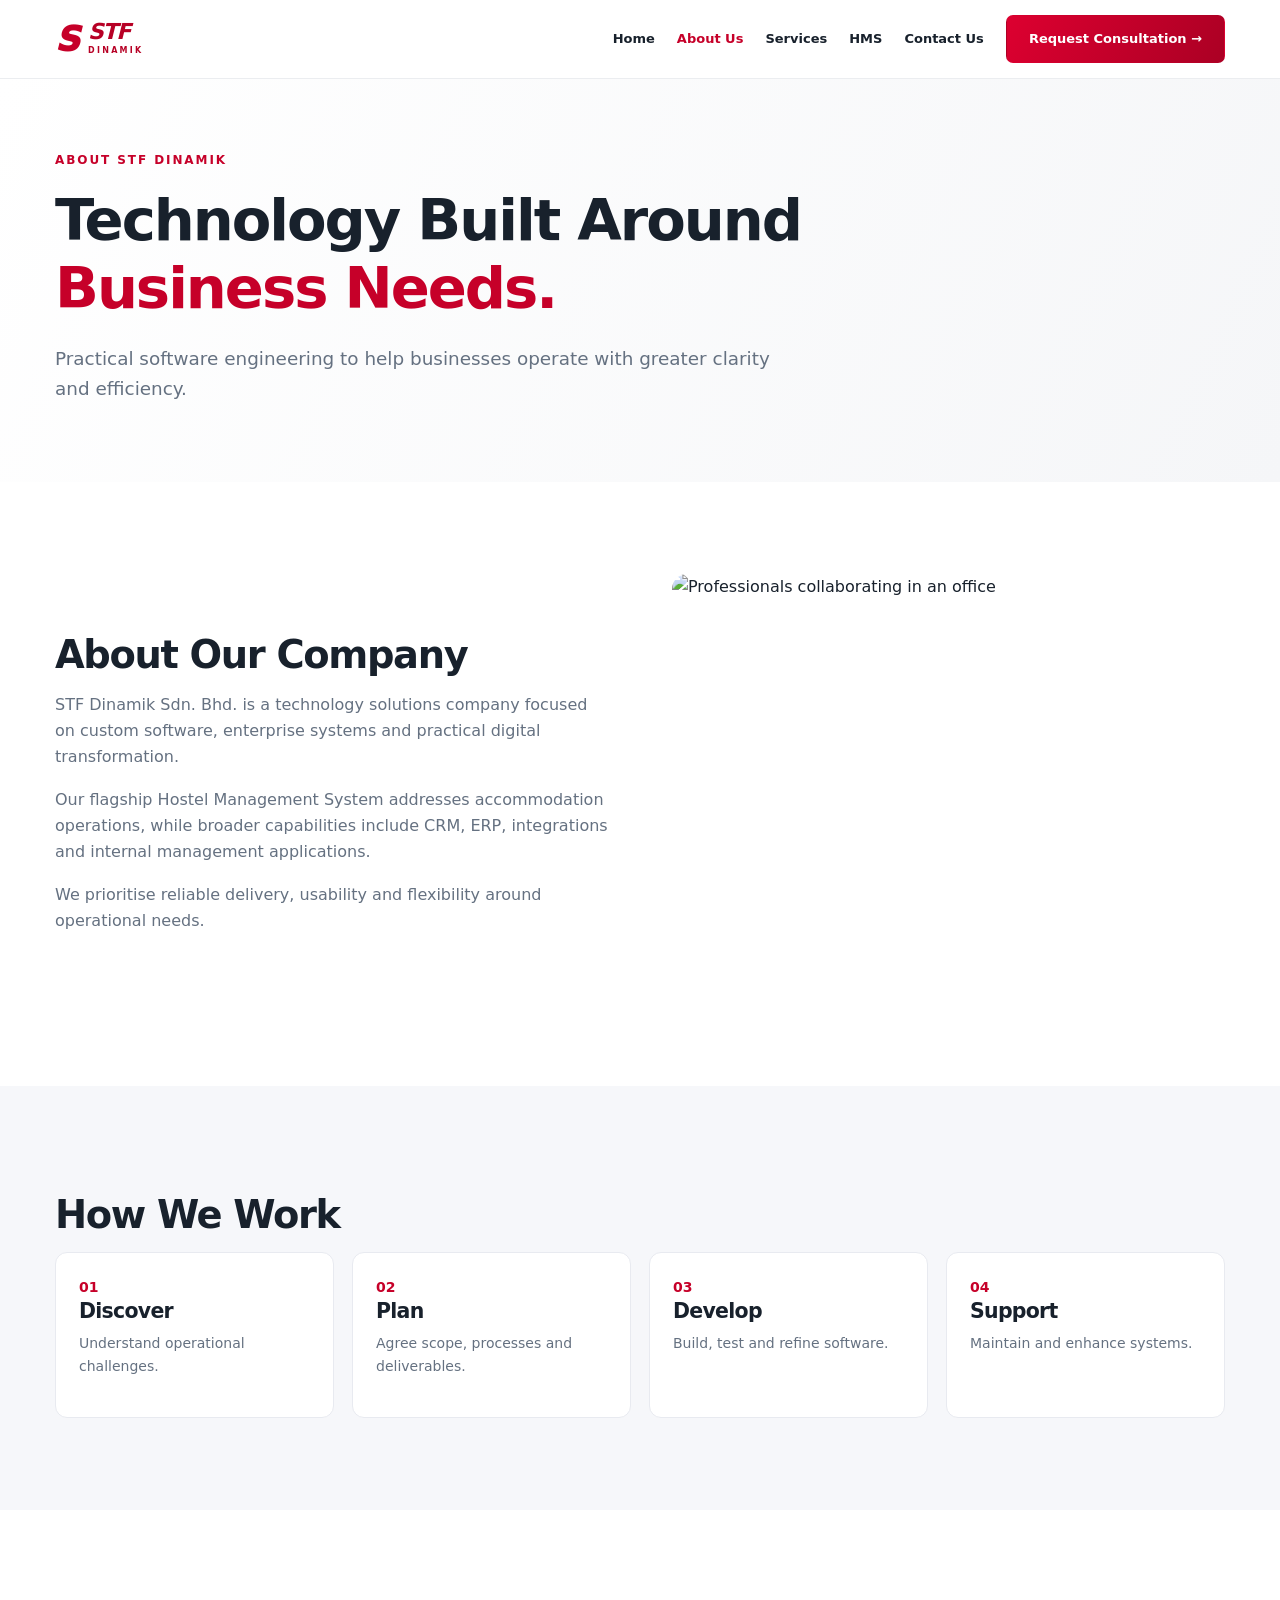
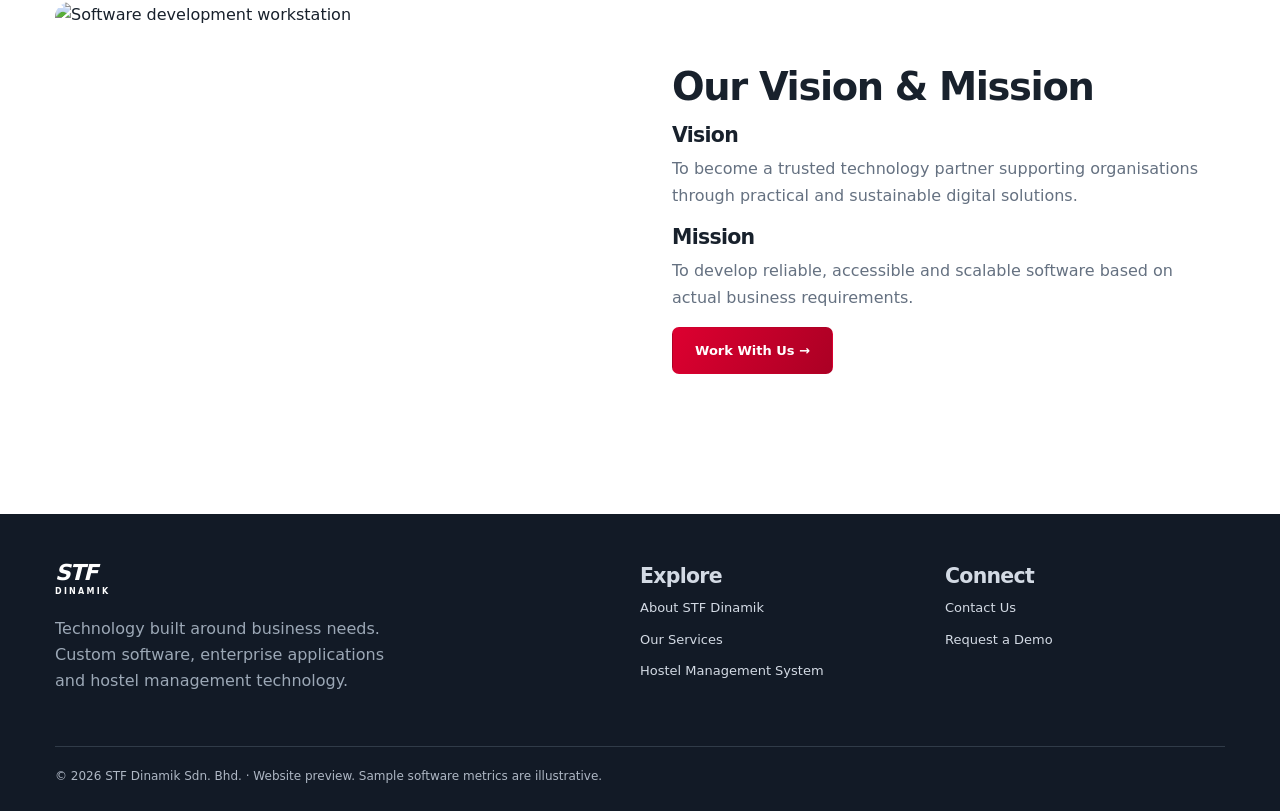
==== about.html @ 3199d7d8 "Create dedicated responsive about.html page" ====
<!DOCTYPE html><html lang="en"><head><meta charset="UTF-8"><meta name="viewport" content="width=device-width,initial-scale=1"><meta name="theme-color" content="#c60029"><title>About STF Dinamik | Software Development Company Malaysia</title><meta name="description" content="Learn about STF Dinamik Sdn. Bhd., a Malaysian software solutions company focused on HMS, CRM, ERP and custom business applications."><link rel="canonical" href="https://williamckw.github.io/stf-dinamik-website/about.html"><meta property="og:type" content="website"><meta property="og:title" content="Custom Software Development & HMS Malaysia | STF Dinamik"><meta property="og:description" content="STF Dinamik Sdn. Bhd. develops Hostel Management Systems, CRM, ERP and custom business software solutions in Malaysia."><meta property="og:url" content="https://williamckw.github.io/stf-dinamik-website/index.html"><meta name="twitter:card" content="summary"><link rel="stylesheet" href="assets/site.css"><link rel="preconnect" href="https://images.unsplash.com"><script type="application/ld+json">{"@context":"https://schema.org","@type":"Organization","name":"STF Dinamik Sdn. Bhd.","url":"https://williamckw.github.io/stf-dinamik-website/","description":"Custom software development, Hostel Management System, CRM and ERP solutions in Malaysia."}</script></head><body><a class="skip" href="#main">Skip to content</a><header class="site-header"><div class="container header-inner"><a class="logo" href="index.html" aria-label="STF Dinamik Home"><span class="symbol">S</span><span class="wordmark">STF<small>DINAMIK</small></span></a><button class="menu-toggle" aria-controls="primary-nav" aria-expanded="false" aria-label="Toggle menu">☰</button><nav class="nav" id="primary-nav" aria-label="Main navigation"><a href="index.html" >Home</a><a href="about.html" aria-current="page" >About Us</a><a href="services.html" >Services</a><a href="hms.html" >HMS</a><a href="contact.html" >Contact Us</a><a class="btn btn-primary" href="contact.html">Request Consultation →</a></nav></div></header><main id="main"><section class="page-intro"><div class="container"><div class="eyebrow">About STF Dinamik</div><h1>Technology Built Around <span class='red'>Business Needs.</span></h1><p class="lead">Practical software engineering to help businesses operate with greater clarity and efficiency.</p></div></section><section class="section"><div class="container split"><div><h2>About Our Company</h2><p>STF Dinamik Sdn. Bhd. is a technology solutions company focused on custom software, enterprise systems and practical digital transformation.</p><p>Our flagship Hostel Management System addresses accommodation operations, while broader capabilities include CRM, ERP, integrations and internal management applications.</p><p>We prioritise reliable delivery, usability and flexibility around operational needs.</p></div><div class="photo-frame"><img loading="lazy" decoding="async" src="https://images.unsplash.com/photo-1521737711867-e3b97375f902?auto=format&fit=crop&w=1000&q=75" alt="Professionals collaborating in an office"></div></div></section><section class="section section-alt"><div class="container"><h2>How We Work</h2><div class="grid-4"><div class="feature"><div class="feature-number">01</div><h3>Discover</h3><p>Understand operational challenges.</p></div><div class="feature"><div class="feature-number">02</div><h3>Plan</h3><p>Agree scope, processes and deliverables.</p></div><div class="feature"><div class="feature-number">03</div><h3>Develop</h3><p>Build, test and refine software.</p></div><div class="feature"><div class="feature-number">04</div><h3>Support</h3><p>Maintain and enhance systems.</p></div></div></div></section><section class="section"><div class="container split"><div class="photo-frame"><img loading="lazy" decoding="async" src="https://images.unsplash.com/photo-1498050108023-c5249f4df085?auto=format&fit=crop&w=1100&q=75" alt="Software development workstation"></div><div><h2>Our Vision & Mission</h2><h3>Vision</h3><p>To become a trusted technology partner supporting organisations through practical and sustainable digital solutions.</p><h3>Mission</h3><p>To develop reliable, accessible and scalable software based on actual business requirements.</p><a class="btn btn-primary" href="contact.html">Work With Us →</a></div></div></section></main><footer class="footer"><div class="container"><div class="footer-grid"><div><div class="wordmark" style="color:white">STF<small>DINAMIK</small></div><p style="max-width:340px;margin-top:20px">Technology built around business needs. Custom software, enterprise applications and hostel management technology.</p></div><div><h3>Explore</h3><div class="footer-links"><a href="about.html">About STF Dinamik</a><a href="services.html">Our Services</a><a href="hms.html">Hostel Management System</a></div></div><div><h3>Connect</h3><div class="footer-links"><a href="contact.html">Contact Us</a><a href="contact.html">Request a Demo</a></div></div></div><div class="fineprint">© 2026 STF Dinamik Sdn. Bhd. · Website preview. Sample software metrics are illustrative.</div></div></footer><script defer src="assets/site.js"></script></body></html>
---- assets/site.css ----
:root{--red:#c60029;--red2:#8b0020;--ink:#18212c;--muted:#657181;--line:#e8eaf0;--soft:#f6f7fa;--radius:15px}*{box-sizing:border-box}html{scroll-behavior:smooth}body{margin:0;color:var(--ink);font:16px/1.65 system-ui,-apple-system,BlinkMacSystemFont,"Segoe UI",sans-serif;overflow-x:clip}img{display:block;max-width:100%;height:auto}a{text-decoration:none;color:inherit}button,input,textarea,select{font:inherit}button{cursor:pointer}.container{width:min(1170px,calc(100% - 48px));margin-inline:auto}.skip{position:absolute;top:-100px;left:8px;background:white;z-index:99;padding:10px}.skip:focus{top:8px}.site-header{position:sticky;top:0;z-index:100;background:#fffffff2;border-bottom:1px solid #ebedf0;backdrop-filter:blur(14px)}.header-inner{min-height:78px;display:flex;align-items:center;justify-content:space-between;gap:22px}.logo{display:inline-flex;align-items:center;gap:12px;flex:none}.symbol{font-size:34px;font-weight:950;line-height:1;color:var(--red);font-style:italic;letter-spacing:-.1em}.wordmark{font-size:22px;font-weight:900;font-style:italic;letter-spacing:-.06em;line-height:.85;color:#b70025}.wordmark small{display:block;margin-top:6px;font-style:normal;font-weight:800;letter-spacing:.28em;font-size:8px}.nav{display:flex;align-items:center;gap:22px}.nav a{white-space:nowrap;font-size:13px;font-weight:700;transition:color .2s}.nav a:hover,.nav a[aria-current=page]{color:var(--red)}.menu-toggle{display:none;border:1px solid #ddd;background:white;border-radius:8px;padding:9px 13px;font-size:22px;line-height:1}.btn{display:inline-flex;align-items:center;justify-content:center;gap:9px;min-height:46px;padding:12px 22px;background:white;border:1px solid #d5d8df;border-radius:7px;color:var(--ink);font-size:13px;font-weight:800;transition:transform .22s,background .22s,box-shadow .22s}.btn:hover{transform:translateY(-2px);box-shadow:0 14px 24px #85001c17}.btn-primary{color:white;background:linear-gradient(120deg,#dd0030,#ab0024);border-color:transparent}.btn-primary:hover{color:white}.section{padding:92px 0}.section-alt{background:var(--soft)}.eyebrow{text-transform:uppercase;font-size:12px;letter-spacing:.16em;color:var(--red);font-weight:900}.red{color:var(--red)}h1,h2,h3{line-height:1.18;overflow-wrap:break-word;letter-spacing:-.035em}h1{font-size:clamp(2.25rem,4.5vw,4.15rem);margin:16px 0 21px}h2{font-size:clamp(1.85rem,3vw,2.75rem);margin:14px 0}h3{font-size:clamp(1.1rem,1.6vw,1.4rem);margin:0 0 9px}p{margin:0 0 16px;color:var(--muted)}.lead{font-size:clamp(1rem,1.45vw,1.15rem);max-width:650px}.hero{background:linear-gradient(115deg,#fff 35%,#f4f6f9);overflow:hidden}.hero-inner{display:grid;grid-template-columns:minmax(0,.95fr) minmax(0,1.05fr);align-items:center;gap:45px;min-height:575px;padding-block:64px}.hero-content{min-width:0;position:relative;z-index:2}.hero-actions{display:flex;flex-wrap:wrap;gap:12px;margin:27px 0}.hero-photo{position:relative;border-radius:18px;overflow:hidden;min-height:430px;box-shadow:0 35px 75px #15213c24}.hero-photo img{height:430px;width:100%;object-fit:cover;transition:transform .8s;animation:softzoom 18s ease-in-out infinite alternate}.hero-photo:after{content:"";position:absolute;inset:45% 0 0;background:linear-gradient(transparent,#18020a85);pointer-events:none}.photo-caption{position:absolute;z-index:2;bottom:20px;left:20px;right:20px;color:white;font-weight:800;font-size:14px}.info-card{position:absolute;top:18px;right:18px;z-index:2;background:#fffffff0;border-radius:11px;padding:13px 18px;box-shadow:0 10px 30px #0002}.info-card strong{font-size:22px;display:block;color:var(--red)}.info-card span{font-size:11px;color:#596575}.split{display:grid;grid-template-columns:repeat(2,minmax(0,1fr));align-items:center;gap:clamp(28px,5vw,75px)}.photo-frame{border-radius:15px;overflow:hidden;position:relative}.photo-frame img{width:100%;height:420px;object-fit:cover}.section-heading{max-width:730px;margin-bottom:28px}.cards{display:grid;grid-template-columns:repeat(3,minmax(0,1fr));gap:20px}.card{background:#fff;border:1px solid var(--line);border-radius:13px;overflow:hidden;min-width:0;transition:transform .25s,box-shadow .25s}.card:hover{transform:translateY(-5px);box-shadow:0 20px 35px #15213c16}.card img{width:100%;height:185px;object-fit:cover;transition:transform .4s}.card:hover img{transform:scale(1.035)}.card-body{padding:22px}.card-body p{font-size:14px;margin:0}.link-red{color:var(--red);font-weight:800;font-size:13px}.list-check{display:grid;gap:11px;padding:0;list-style:none}.list-check li{display:flex;gap:11px}.list-check li:before{content:"✓";color:var(--red);font-weight:900}.banner{background:linear-gradient(110deg,#79001a,#bb0029);color:white;padding:65px 0}.banner p{color:#ffedf1}.banner h2{color:white}.banner .btn{color:var(--red)}.grid-4{display:grid;grid-template-columns:repeat(4,minmax(0,1fr));gap:18px}.feature{border:1px solid var(--line);padding:23px;background:white;border-radius:12px}.feature-number{color:var(--red);font-weight:900;font-size:14px}.feature p{font-size:14px}.page-intro{background:linear-gradient(115deg,#fff,#f5f6f8);padding:72px 0 62px}.page-intro h1{max-width:790px}.page-intro p{max-width:720px}.demo{border:1px solid #e9eaf0;border-radius:17px;padding:20px;background:#fff;box-shadow:0 24px 65px #151d3316;min-width:0}.demo-top{display:flex;gap:6px;padding:3px 0 15px}.demo-top i{width:8px;height:8px;border-radius:50%;background:#cbd0d8}.demo-top i:first-child{background:var(--red)}.demo-stats{display:grid;grid-template-columns:repeat(3,minmax(0,1fr));gap:10px}.demo-stats div{background:#f6f7f9;padding:12px;border-radius:9px}.demo-stats small{display:block;color:var(--muted);font-size:11px}.demo-stats strong{font-size:clamp(16px,2.2vw,25px);color:var(--red)}.chart{display:flex;align-items:flex-end;gap:9px;height:135px;padding-top:25px;border-bottom:1px solid #e8eaf0}.chart i{flex:1;max-width:35px;background:linear-gradient(#e51e45,#aa0025);height:var(--bar);border-radius:4px 4px 0 0;transform-origin:bottom;animation:barup 1.3s ease both}.demo-tabs{display:flex;flex-wrap:wrap;gap:8px;margin:18px 0}.demo-tabs button{padding:9px 13px;background:white;border:1px solid #dce0e6;border-radius:7px;font-size:12px;font-weight:700}.demo-tabs button[aria-selected=true]{color:white;background:var(--red);border-color:var(--red)}.faq{max-width:850px}.faq details{border-bottom:1px solid var(--line);padding:17px 0}.faq summary{font-weight:800;cursor:pointer}.faq p{padding-top:12px}.contact-panel{background:white;border:1px solid var(--line);padding:27px;border-radius:15px}.form-grid{display:grid;grid-template-columns:1fr 1fr;gap:14px}.field{min-width:0}.field.full{grid-column:1/-1}.field label{display:block;font-weight:700;font-size:12px;margin-bottom:6px}.field input,.field select,.field textarea{width:100%;min-width:0;padding:12px 13px;border:1px solid #cfd4dd;border-radius:7px;background:white;color:var(--ink)}.field textarea{min-height:130px;resize:vertical}.notice{font-size:12px}.footer{background:#121a26;color:#d3dae4;padding:50px 0 24px}.footer a:hover{color:#fff}.footer p{color:#9ca8b6}.footer-grid{display:grid;grid-template-columns:2fr 1fr 1fr;gap:25px}.footer-links{display:grid;gap:10px;font-size:13px}.fineprint{margin-top:35px;border-top:1px solid #303b48;padding-top:20px;font-size:12px;color:#aeb7c4}.reveal{opacity:1;transform:none}@media(min-width:850px) and (prefers-reduced-motion:no-preference){.reveal{animation:fadeup .7s both;animation-timeline:view();animation-range:entry 5% cover 26%}}@keyframes fadeup{from{opacity:.2;transform:translateY(20px)}}@keyframes softzoom{to{transform:scale(1.055)}}@keyframes barup{from{transform:scaleY(.18)}to{transform:scaleY(1)}}@media(max-width:1050px){.container{width:min(100% - 44px,960px)}.nav{gap:13px}.nav a{font-size:12px}.header-inner{gap:12px}.cards{grid-template-columns:repeat(2,minmax(0,1fr))}.hero-inner{gap:25px}.hero-photo,.hero-photo img{min-height:345px;height:345px}.grid-4{grid-template-columns:repeat(2,minmax(0,1fr))}}@media(max-width:760px){.container{width:calc(100% - 36px)}.header-inner{min-height:68px}.wordmark{font-size:19px}.symbol{font-size:28px}.menu-toggle{display:block}.nav{display:none;position:absolute;top:68px;left:0;right:0;background:#fff;padding:13px 18px 20px;border-bottom:1px solid var(--line);box-shadow:0 15px 28px #0001;align-items:stretch;flex-direction:column;gap:2px}.nav.open{display:flex}.nav a{display:block;padding:11px 8px;font-size:15px}.nav .btn{margin-top:8px}.hero-inner,.split{grid-template-columns:minmax(0,1fr);gap:26px}.hero-inner{min-height:0;padding:49px 0 40px}.hero-photo,.hero-photo img{height:300px;min-height:300px}.section{padding:63px 0}.page-intro{padding:50px 0}.photo-frame img{height:300px}.footer-grid{grid-template-columns:1fr 1fr}.footer-grid>div:first-child{grid-column:1/-1}h1{font-size:clamp(33px,8vw,48px);line-height:1.12}h2{font-size:clamp(26px,6.3vw,38px)}.form-grid{grid-template-columns:1fr}}@media(max-width:520px){.container{width:calc(100% - 32px)}body{font-size:15px;line-height:1.6}.cards,.grid-4{grid-template-columns:minmax(0,1fr)}.hero-photo,.hero-photo img{height:245px;min-height:245px}.hero-actions{align-items:stretch}.hero-actions .btn{flex:1}.info-card{top:12px;right:12px;padding:10px}.card img{height:205px}.demo{padding:14px}.demo-stats{gap:6px}.demo-stats div{padding:8px}.demo-stats small{font-size:10px}.banner{padding:48px 0}.section{padding:52px 0}.footer-grid{grid-template-columns:1fr}.footer-grid>div:first-child{grid-column:auto}}@media(prefers-reduced-motion:reduce){*,*:before,*:after{animation:none!important;scroll-behavior:auto!important;transition:none!important}}
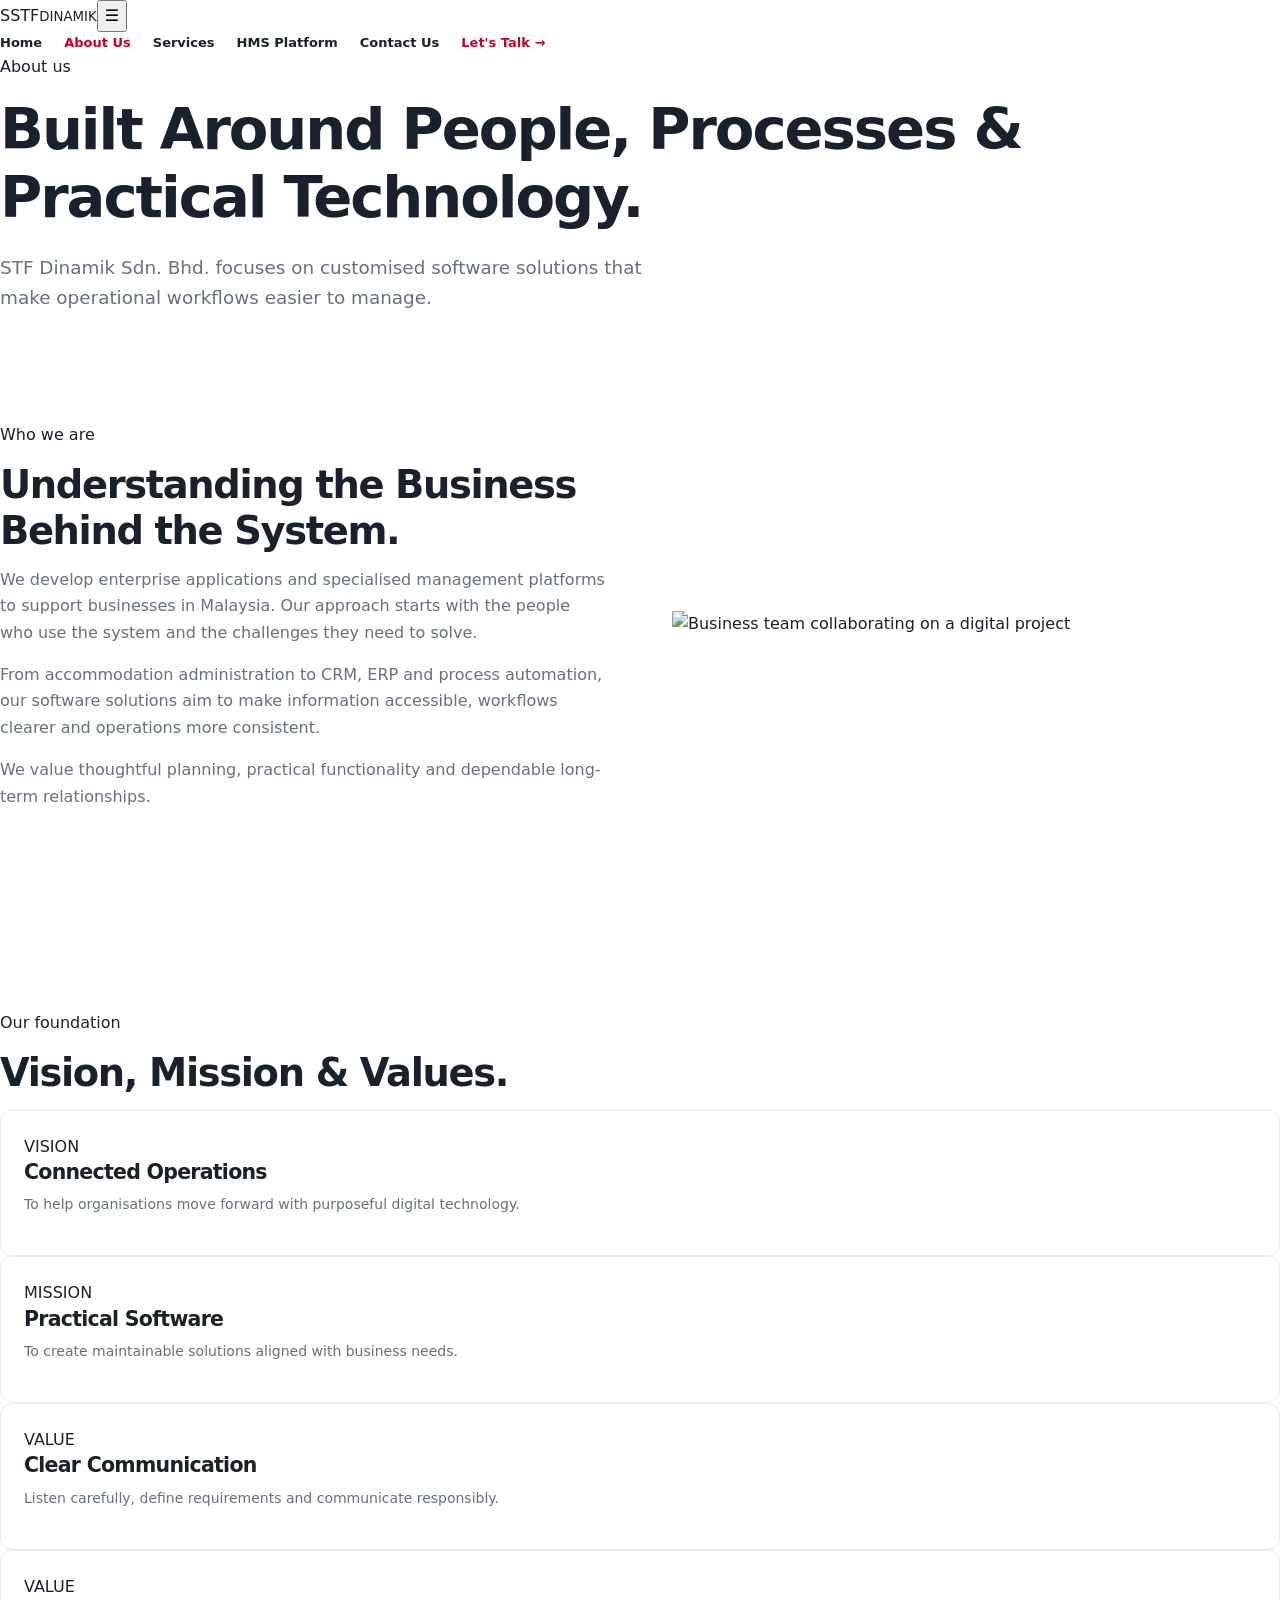
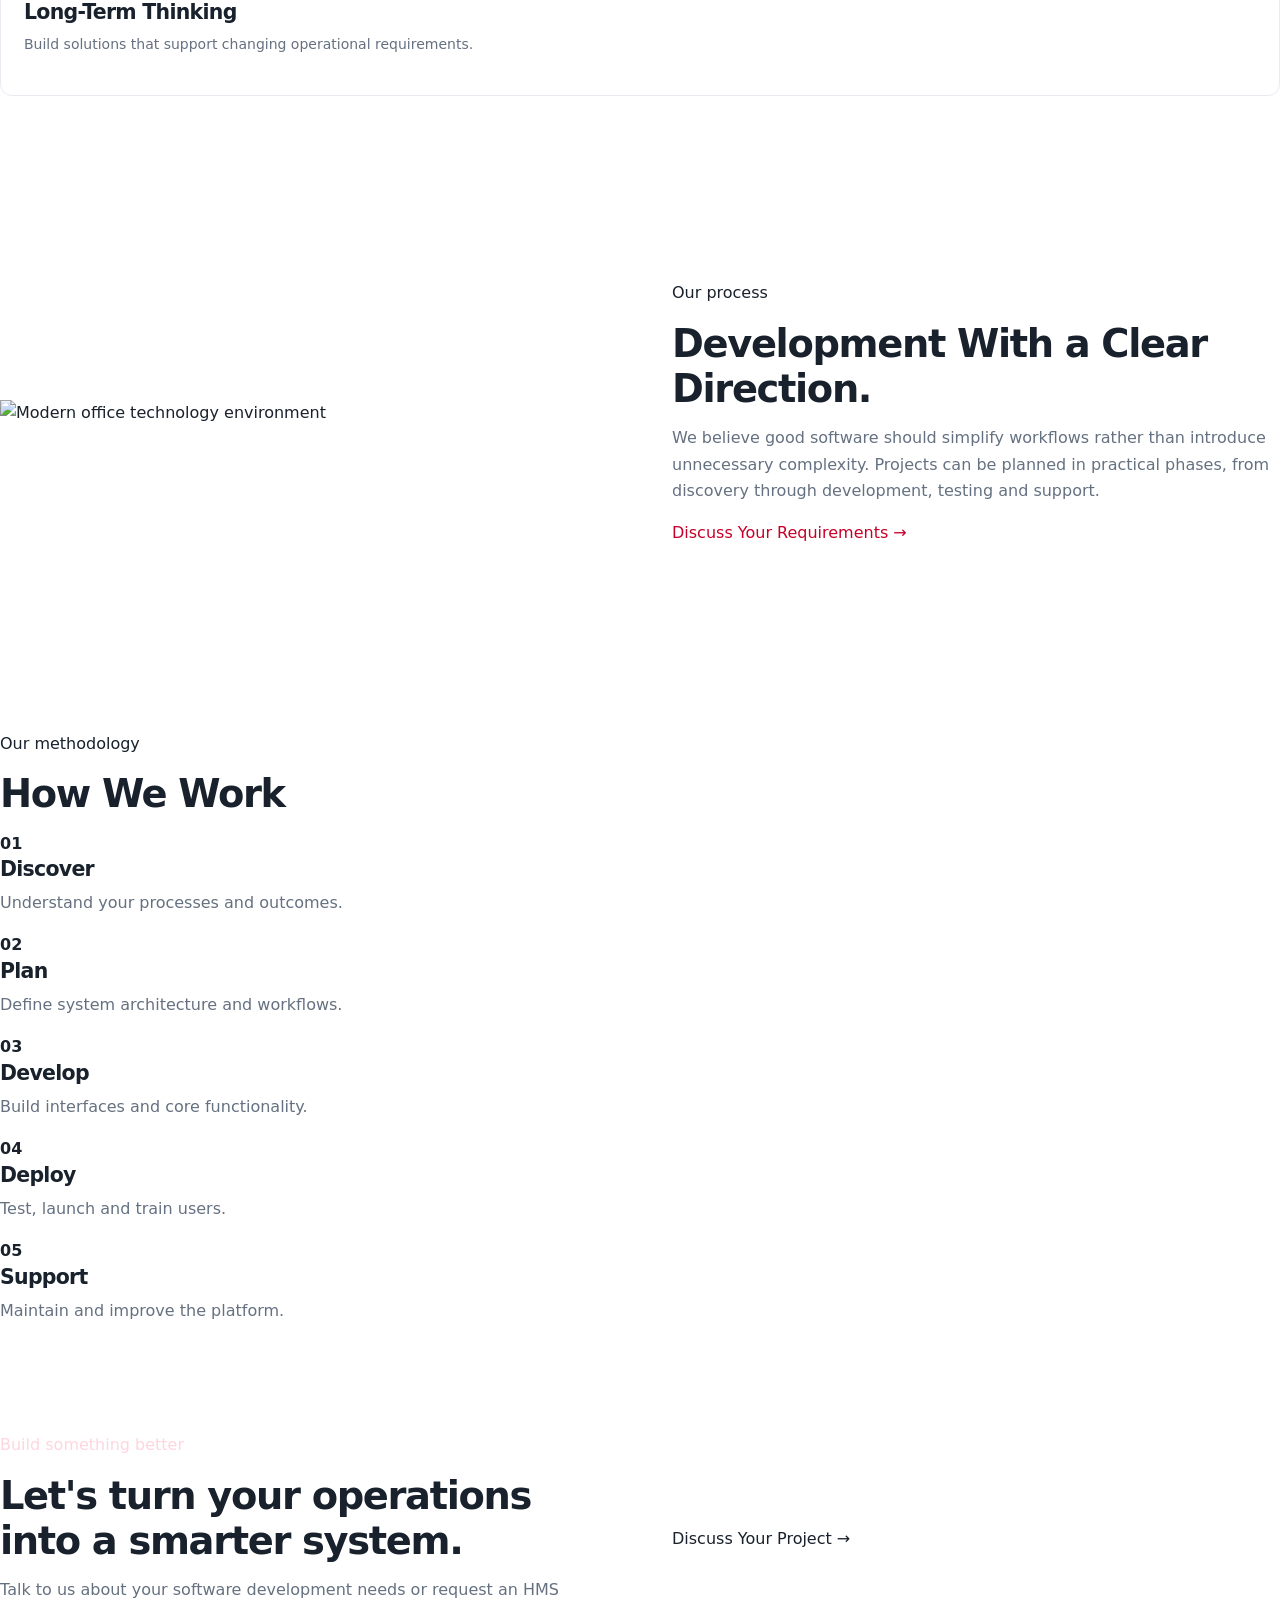
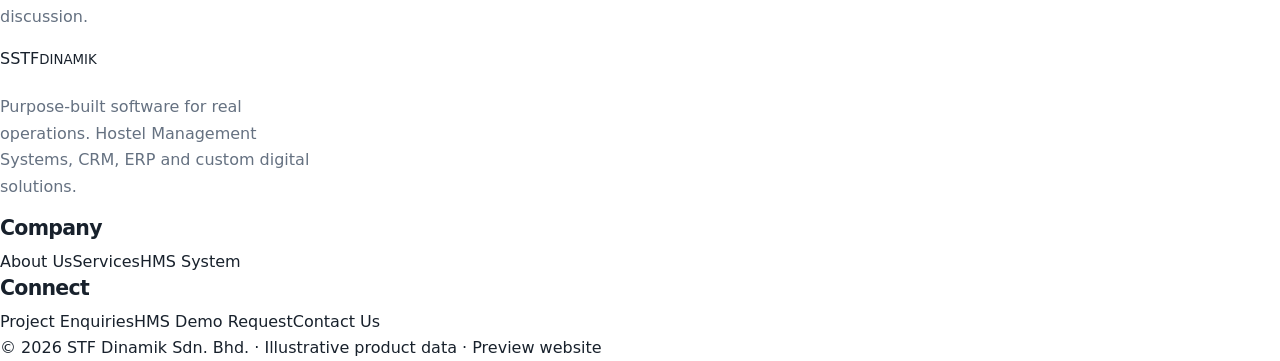
==== commit 10d4ac1f: "Upgrade STF Dinamik V7: about.html" ====
--- a/about.html
+++ b/about.html
@@ -1 +1 @@
-<!DOCTYPE html><html lang="en"><head><meta charset="UTF-8"><meta name="viewport" content="width=device-width,initial-scale=1"><meta name="theme-color" content="#c60029"><title>About STF Dinamik | Software Development Company Malaysia</title><meta name="description" content="Learn about STF Dinamik Sdn. Bhd., a Malaysian software solutions company focused on HMS, CRM, ERP and custom business applications."><link rel="canonical" href="https://williamckw.github.io/stf-dinamik-website/about.html"><meta property="og:type" content="website"><meta property="og:title" content="Custom Software Development & HMS Malaysia | STF Dinamik"><meta property="og:description" content="STF Dinamik Sdn. Bhd. develops Hostel Management Systems, CRM, ERP and custom business software solutions in Malaysia."><meta property="og:url" content="https://williamckw.github.io/stf-dinamik-website/index.html"><meta name="twitter:card" content="summary"><link rel="stylesheet" href="assets/site.css"><link rel="preconnect" href="https://images.unsplash.com"><script type="application/ld+json">{"@context":"https://schema.org","@type":"Organization","name":"STF Dinamik Sdn. Bhd.","url":"https://williamckw.github.io/stf-dinamik-website/","description":"Custom software development, Hostel Management System, CRM and ERP solutions in Malaysia."}</script></head><body><a class="skip" href="#main">Skip to content</a><header class="site-header"><div class="container header-inner"><a class="logo" href="index.html" aria-label="STF Dinamik Home"><span class="symbol">S</span><span class="wordmark">STF<small>DINAMIK</small></span></a><button class="menu-toggle" aria-controls="primary-nav" aria-expanded="false" aria-label="Toggle menu">☰</button><nav class="nav" id="primary-nav" aria-label="Main navigation"><a href="index.html" >Home</a><a href="about.html" aria-current="page" >About Us</a><a href="services.html" >Services</a><a href="hms.html" >HMS</a><a href="contact.html" >Contact Us</a><a class="btn btn-primary" href="contact.html">Request Consultation →</a></nav></div></header><main id="main"><section class="page-intro"><div class="container"><div class="eyebrow">About STF Dinamik</div><h1>Technology Built Around <span class='red'>Business Needs.</span></h1><p class="lead">Practical software engineering to help businesses operate with greater clarity and efficiency.</p></div></section><section class="section"><div class="container split"><div><h2>About Our Company</h2><p>STF Dinamik Sdn. Bhd. is a technology solutions company focused on custom software, enterprise systems and practical digital transformation.</p><p>Our flagship Hostel Management System addresses accommodation operations, while broader capabilities include CRM, ERP, integrations and internal management applications.</p><p>We prioritise reliable delivery, usability and flexibility around operational needs.</p></div><div class="photo-frame"><img loading="lazy" decoding="async" src="https://images.unsplash.com/photo-1521737711867-e3b97375f902?auto=format&fit=crop&w=1000&q=75" alt="Professionals collaborating in an office"></div></div></section><section class="section section-alt"><div class="container"><h2>How We Work</h2><div class="grid-4"><div class="feature"><div class="feature-number">01</div><h3>Discover</h3><p>Understand operational challenges.</p></div><div class="feature"><div class="feature-number">02</div><h3>Plan</h3><p>Agree scope, processes and deliverables.</p></div><div class="feature"><div class="feature-number">03</div><h3>Develop</h3><p>Build, test and refine software.</p></div><div class="feature"><div class="feature-number">04</div><h3>Support</h3><p>Maintain and enhance systems.</p></div></div></div></section><section class="section"><div class="container split"><div class="photo-frame"><img loading="lazy" decoding="async" src="https://images.unsplash.com/photo-1498050108023-c5249f4df085?auto=format&fit=crop&w=1100&q=75" alt="Software development workstation"></div><div><h2>Our Vision & Mission</h2><h3>Vision</h3><p>To become a trusted technology partner supporting organisations through practical and sustainable digital solutions.</p><h3>Mission</h3><p>To develop reliable, accessible and scalable software based on actual business requirements.</p><a class="btn btn-primary" href="contact.html">Work With Us →</a></div></div></section></main><footer class="footer"><div class="container"><div class="footer-grid"><div><div class="wordmark" style="color:white">STF<small>DINAMIK</small></div><p style="max-width:340px;margin-top:20px">Technology built around business needs. Custom software, enterprise applications and hostel management technology.</p></div><div><h3>Explore</h3><div class="footer-links"><a href="about.html">About STF Dinamik</a><a href="services.html">Our Services</a><a href="hms.html">Hostel Management System</a></div></div><div><h3>Connect</h3><div class="footer-links"><a href="contact.html">Contact Us</a><a href="contact.html">Request a Demo</a></div></div></div><div class="fineprint">© 2026 STF Dinamik Sdn. Bhd. · Website preview. Sample software metrics are illustrative.</div></div></footer><script defer src="assets/site.js"></script></body></html>+<!doctype html><html lang="en"><head><meta charset="UTF-8"><meta name="viewport" content="width=device-width,initial-scale=1"><meta name="theme-color" content="#cf1232"><title>About STF Dinamik | Software Development Company Malaysia</title><meta name="description" content="Learn about STF Dinamik Sdn. Bhd., its business-focused software development approach, vision and long-term technology services."><link rel="canonical" href="https://williamckw.github.io/stf-dinamik-website/about.html"><meta property="og:type" content="website"><meta property="og:title" content="About STF Dinamik | Software Development Company Malaysia"><meta property="og:description" content="Learn about STF Dinamik Sdn. Bhd., its business-focused software development approach, vision and long-term technology services."><meta property="og:url" content="https://williamckw.github.io/stf-dinamik-website/about.html"><meta name="twitter:card" content="summary"><link rel="preconnect" href="https://images.unsplash.com"><link rel="stylesheet" href="assets/site.css"><script type="application/ld+json">{"@context":"https://schema.org","@type":"Organization","name":"STF Dinamik Sdn. Bhd.","url":"https://williamckw.github.io/stf-dinamik-website/","description":"Custom software development, enterprise systems and Hostel Management System solutions in Malaysia."}</script></head><body><a href="#main" class="skip">Skip to content</a><header class="header"><div class="wrap headin"><a class="brand" href="index.html" aria-label="STF Dinamik homepage"><span class="mark">S</span><span class="brandname">STF<small>DINAMIK</small></span></a><button class="hamb" aria-label="Open navigation" aria-expanded="false" aria-controls="primary">☰</button><nav class="nav" id="primary"><a href="index.html" >Home</a><a href="about.html" aria-current="page">About Us</a><a href="services.html" >Services</a><a href="hms.html" >HMS Platform</a><a href="contact.html" >Contact Us</a><a class="button red" href="contact.html">Let's Talk →</a></nav></div></header><main id="main"><section class="pagehead"><div class="wrap"><div class="overline">About us</div><h1>Built Around People, Processes <span class="redtext">& Practical Technology.</span></h1><p class="lead">STF Dinamik Sdn. Bhd. focuses on customised software solutions that make operational workflows easier to manage.</p></div></section><section class="section"><div class="wrap split"><div><div class="overline">Who we are</div><h2>Understanding the Business Behind the System.</h2><p>We develop enterprise applications and specialised management platforms to support businesses in Malaysia. Our approach starts with the people who use the system and the challenges they need to solve.</p><p>From accommodation administration to CRM, ERP and process automation, our software solutions aim to make information accessible, workflows clearer and operations more consistent.</p><p>We value thoughtful planning, practical functionality and dependable long-term relationships.</p></div><div class="photobox"><img src="https://images.unsplash.com/photo-1521737711867-e3b97375f902?auto=format&fit=crop&w=1100&q=76" alt="Business team collaborating on a digital project" loading="lazy" decoding="async"></div></div></section><section class="section alt"><div class="wrap"><div class="sectiontop"><div class="overline">Our foundation</div><h2>Vision, Mission <span class="redtext">& Values.</span></h2></div><div class="featuregrid"><div class="feature"><span class="num">VISION</span><h3>Connected Operations</h3><p>To help organisations move forward with purposeful digital technology.</p></div><div class="feature"><span class="num">MISSION</span><h3>Practical Software</h3><p>To create maintainable solutions aligned with business needs.</p></div><div class="feature"><span class="num">VALUE</span><h3>Clear Communication</h3><p>Listen carefully, define requirements and communicate responsibly.</p></div><div class="feature"><span class="num">VALUE</span><h3>Long-Term Thinking</h3><p>Build solutions that support changing operational requirements.</p></div></div></div></section><section class="section"><div class="wrap split"><div class="photobox"><img src="https://images.unsplash.com/photo-1497366754035-f200968a6e72?auto=format&fit=crop&w=1200&q=78" alt="Modern office technology environment" loading="lazy" decoding="async"></div><div><div class="overline">Our process</div><h2>Development With a <span class="redtext">Clear Direction.</span></h2><p>We believe good software should simplify workflows rather than introduce unnecessary complexity. Projects can be planned in practical phases, from discovery through development, testing and support.</p><a class="button red" href="contact.html">Discuss Your Requirements →</a></div></div></section><section class="section alt"><div class="wrap"><div class="sectiontop"><div class="overline">Our methodology</div><h2>How We Work</h2></div><div class="timeline"><article class="step"><b>01</b><h3>Discover</h3><p>Understand your processes and outcomes.</p></article><article class="step"><b>02</b><h3>Plan</h3><p>Define system architecture and workflows.</p></article><article class="step"><b>03</b><h3>Develop</h3><p>Build interfaces and core functionality.</p></article><article class="step"><b>04</b><h3>Deploy</h3><p>Test, launch and train users.</p></article><article class="step"><b>05</b><h3>Support</h3><p>Maintain and improve the platform.</p></article></div></div></section><section class="cta"><div class="wrap split"><div><div class="overline" style="color:#ffd5df">Build something better</div><h2>Let's turn your operations into a smarter system.</h2><p>Talk to us about your software development needs or request an HMS discussion.</p></div><div><a class="button" href="contact.html">Discuss Your Project →</a></div></div></section></main><footer class="foot"><div class="wrap"><div class="footgrid"><div><a class="brand" href="index.html" aria-label="STF Dinamik homepage"><span class="mark">S</span><span class="brandname">STF<small>DINAMIK</small></span></a><p style="max-width:330px;margin-top:22px">Purpose-built software for real operations. Hostel Management Systems, CRM, ERP and custom digital solutions.</p></div><div><h3>Company</h3><nav class="footnav"><a href="about.html">About Us</a><a href="services.html">Services</a><a href="hms.html">HMS System</a></nav></div><div><h3>Connect</h3><nav class="footnav"><a href="contact.html">Project Enquiries</a><a href="contact.html">HMS Demo Request</a><a href="contact.html">Contact Us</a></nav></div></div><div class="copyright">© 2026 STF Dinamik Sdn. Bhd. · Illustrative product data · Preview website</div></div></footer><script defer src="assets/site.js"></script></body></html>
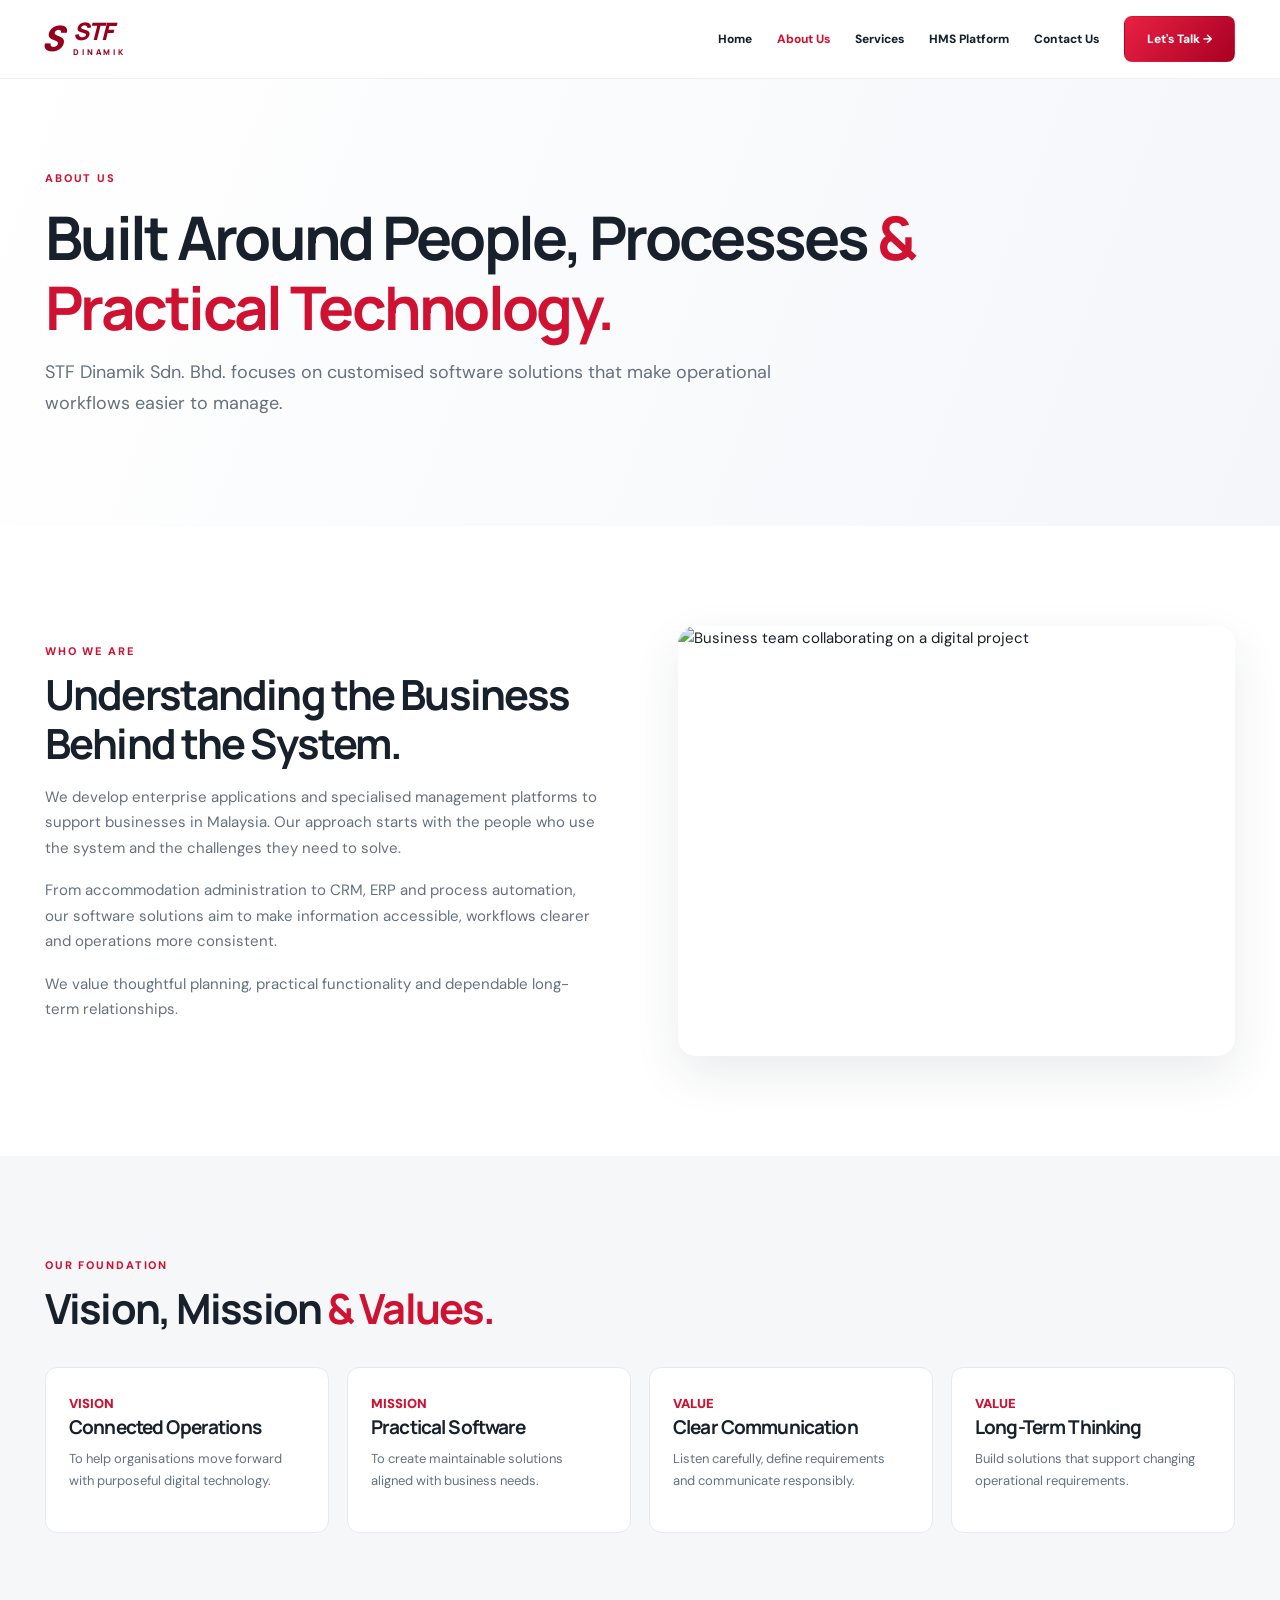
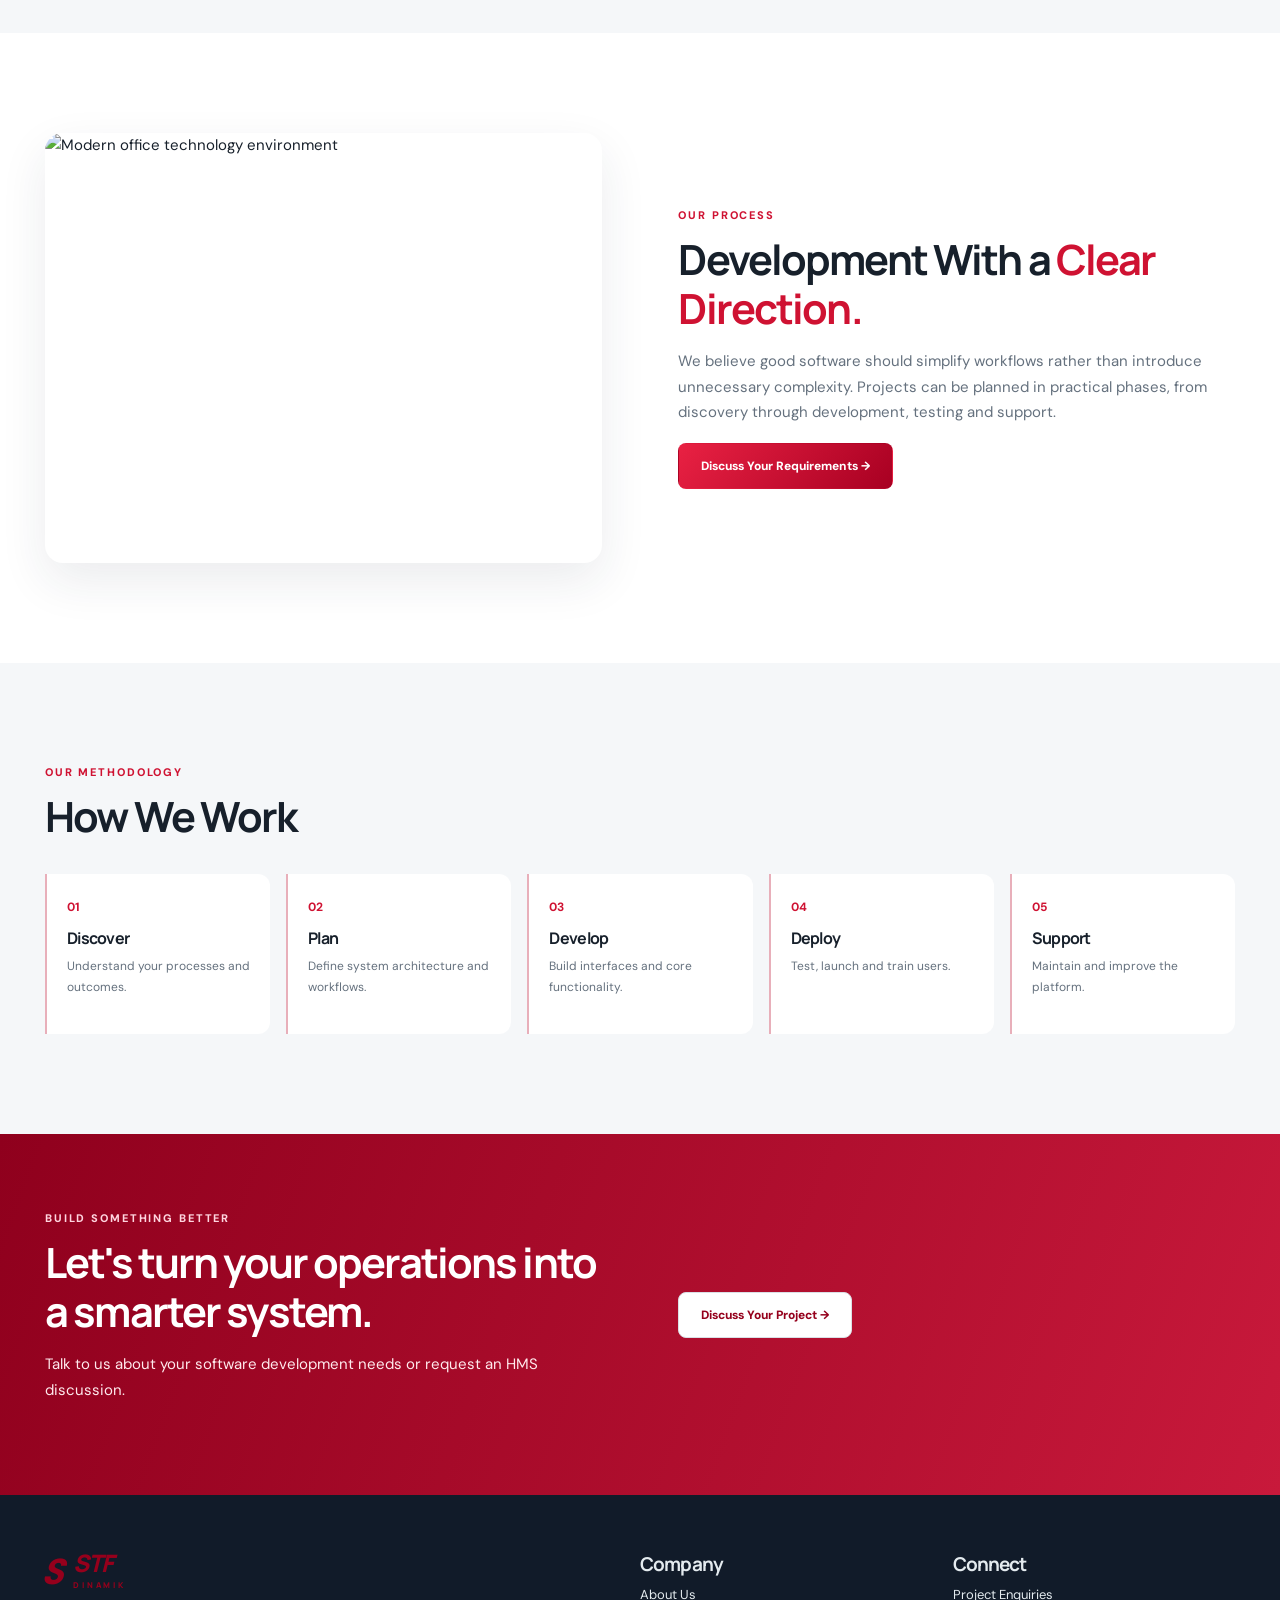
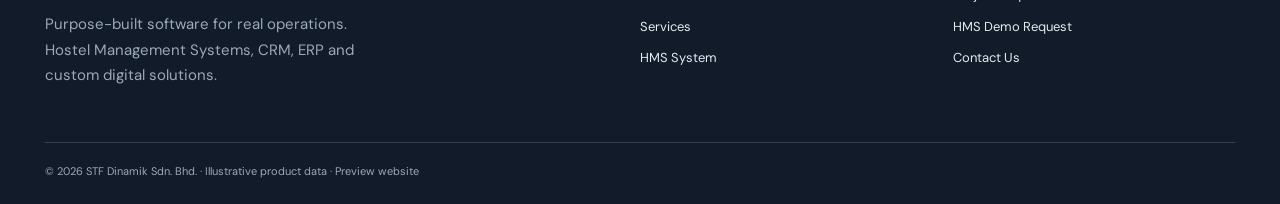
==== commit d00734de: "Polish V8 page metadata, image previews and editorial hierarchy: about.html" ====
--- a/about.html
+++ b/about.html
@@ -1 +1 @@
-<!doctype html><html lang="en"><head><meta charset="UTF-8"><meta name="viewport" content="width=device-width,initial-scale=1"><meta name="theme-color" content="#cf1232"><title>About STF Dinamik | Software Development Company Malaysia</title><meta name="description" content="Learn about STF Dinamik Sdn. Bhd., its business-focused software development approach, vision and long-term technology services."><link rel="canonical" href="https://williamckw.github.io/stf-dinamik-website/about.html"><meta property="og:type" content="website"><meta property="og:title" content="About STF Dinamik | Software Development Company Malaysia"><meta property="og:description" content="Learn about STF Dinamik Sdn. Bhd., its business-focused software development approach, vision and long-term technology services."><meta property="og:url" content="https://williamckw.github.io/stf-dinamik-website/about.html"><meta name="twitter:card" content="summary"><link rel="preconnect" href="https://images.unsplash.com"><link rel="stylesheet" href="assets/site.css"><script type="application/ld+json">{"@context":"https://schema.org","@type":"Organization","name":"STF Dinamik Sdn. Bhd.","url":"https://williamckw.github.io/stf-dinamik-website/","description":"Custom software development, enterprise systems and Hostel Management System solutions in Malaysia."}</script></head><body><a href="#main" class="skip">Skip to content</a><header class="header"><div class="wrap headin"><a class="brand" href="index.html" aria-label="STF Dinamik homepage"><span class="mark">S</span><span class="brandname">STF<small>DINAMIK</small></span></a><button class="hamb" aria-label="Open navigation" aria-expanded="false" aria-controls="primary">☰</button><nav class="nav" id="primary"><a href="index.html" >Home</a><a href="about.html" aria-current="page">About Us</a><a href="services.html" >Services</a><a href="hms.html" >HMS Platform</a><a href="contact.html" >Contact Us</a><a class="button red" href="contact.html">Let's Talk →</a></nav></div></header><main id="main"><section class="pagehead"><div class="wrap"><div class="overline">About us</div><h1>Built Around People, Processes <span class="redtext">& Practical Technology.</span></h1><p class="lead">STF Dinamik Sdn. Bhd. focuses on customised software solutions that make operational workflows easier to manage.</p></div></section><section class="section"><div class="wrap split"><div><div class="overline">Who we are</div><h2>Understanding the Business Behind the System.</h2><p>We develop enterprise applications and specialised management platforms to support businesses in Malaysia. Our approach starts with the people who use the system and the challenges they need to solve.</p><p>From accommodation administration to CRM, ERP and process automation, our software solutions aim to make information accessible, workflows clearer and operations more consistent.</p><p>We value thoughtful planning, practical functionality and dependable long-term relationships.</p></div><div class="photobox"><img src="https://images.unsplash.com/photo-1521737711867-e3b97375f902?auto=format&fit=crop&w=1100&q=76" alt="Business team collaborating on a digital project" loading="lazy" decoding="async"></div></div></section><section class="section alt"><div class="wrap"><div class="sectiontop"><div class="overline">Our foundation</div><h2>Vision, Mission <span class="redtext">& Values.</span></h2></div><div class="featuregrid"><div class="feature"><span class="num">VISION</span><h3>Connected Operations</h3><p>To help organisations move forward with purposeful digital technology.</p></div><div class="feature"><span class="num">MISSION</span><h3>Practical Software</h3><p>To create maintainable solutions aligned with business needs.</p></div><div class="feature"><span class="num">VALUE</span><h3>Clear Communication</h3><p>Listen carefully, define requirements and communicate responsibly.</p></div><div class="feature"><span class="num">VALUE</span><h3>Long-Term Thinking</h3><p>Build solutions that support changing operational requirements.</p></div></div></div></section><section class="section"><div class="wrap split"><div class="photobox"><img src="https://images.unsplash.com/photo-1497366754035-f200968a6e72?auto=format&fit=crop&w=1200&q=78" alt="Modern office technology environment" loading="lazy" decoding="async"></div><div><div class="overline">Our process</div><h2>Development With a <span class="redtext">Clear Direction.</span></h2><p>We believe good software should simplify workflows rather than introduce unnecessary complexity. Projects can be planned in practical phases, from discovery through development, testing and support.</p><a class="button red" href="contact.html">Discuss Your Requirements →</a></div></div></section><section class="section alt"><div class="wrap"><div class="sectiontop"><div class="overline">Our methodology</div><h2>How We Work</h2></div><div class="timeline"><article class="step"><b>01</b><h3>Discover</h3><p>Understand your processes and outcomes.</p></article><article class="step"><b>02</b><h3>Plan</h3><p>Define system architecture and workflows.</p></article><article class="step"><b>03</b><h3>Develop</h3><p>Build interfaces and core functionality.</p></article><article class="step"><b>04</b><h3>Deploy</h3><p>Test, launch and train users.</p></article><article class="step"><b>05</b><h3>Support</h3><p>Maintain and improve the platform.</p></article></div></div></section><section class="cta"><div class="wrap split"><div><div class="overline" style="color:#ffd5df">Build something better</div><h2>Let's turn your operations into a smarter system.</h2><p>Talk to us about your software development needs or request an HMS discussion.</p></div><div><a class="button" href="contact.html">Discuss Your Project →</a></div></div></section></main><footer class="foot"><div class="wrap"><div class="footgrid"><div><a class="brand" href="index.html" aria-label="STF Dinamik homepage"><span class="mark">S</span><span class="brandname">STF<small>DINAMIK</small></span></a><p style="max-width:330px;margin-top:22px">Purpose-built software for real operations. Hostel Management Systems, CRM, ERP and custom digital solutions.</p></div><div><h3>Company</h3><nav class="footnav"><a href="about.html">About Us</a><a href="services.html">Services</a><a href="hms.html">HMS System</a></nav></div><div><h3>Connect</h3><nav class="footnav"><a href="contact.html">Project Enquiries</a><a href="contact.html">HMS Demo Request</a><a href="contact.html">Contact Us</a></nav></div></div><div class="copyright">© 2026 STF Dinamik Sdn. Bhd. · Illustrative product data · Preview website</div></div></footer><script defer src="assets/site.js"></script></body></html>+<!doctype html><html lang="en"><head><meta charset="UTF-8"><meta name="viewport" content="width=device-width,initial-scale=1"><meta name="theme-color" content="#cf1232"><title>About STF Dinamik | Software Development Company Malaysia</title><meta name="description" content="Meet STF Dinamik Sdn. Bhd. Explore our approach to practical software engineering, reliable business applications and digital transformation in Malaysia."><link rel="canonical" href="https://williamckw.github.io/stf-dinamik-website/about.html"><meta property="og:type" content="website"><meta property="og:title" content="About STF Dinamik | Software Development Company Malaysia"><meta property="og:description" content="Meet STF Dinamik Sdn. Bhd. Explore our approach to practical software engineering, reliable business applications and digital transformation in Malaysia."><meta property="og:url" content="https://williamckw.github.io/stf-dinamik-website/about.html"><meta name="twitter:card" content="summary_large_image"><meta name="twitter:title" content="About STF Dinamik | Software Development Company Malaysia"><meta name="twitter:description" content="Meet STF Dinamik Sdn. Bhd. Explore our approach to practical software engineering, reliable business applications and digital transformation in Malaysia."><meta name="twitter:image" content="https://images.unsplash.com/photo-1521737711867-e3b97375f902?auto=format&fit=crop&w=1200&q=82"><meta property="og:image" content="https://images.unsplash.com/photo-1521737711867-e3b97375f902?auto=format&fit=crop&w=1200&q=82"><meta property="og:image:alt" content="Technology project team collaboration in office"><meta property="og:site_name" content="STF Dinamik"><meta name="keywords" content="software development company Malaysia, enterprise application development, IT solutions company Malaysia"><link rel="preconnect" href="https://images.unsplash.com"><link rel="stylesheet" href="assets/site.css"><script type="application/ld+json">{"@context":"https://schema.org","@type":"Organization","name":"STF Dinamik Sdn. Bhd.","url":"https://williamckw.github.io/stf-dinamik-website/","description":"Custom software development, enterprise systems and Hostel Management System solutions in Malaysia."}</script></head><body><a href="#main" class="skip">Skip to content</a><header class="header"><div class="wrap headin"><a class="brand" href="index.html" aria-label="STF Dinamik homepage"><span class="mark" aria-hidden="true">S</span><span class="brandname">STF<small>DINAMIK</small></span></a><button class="hamb" aria-label="Open navigation" aria-expanded="false" aria-controls="primary">☰</button><nav class="nav" id="primary"><a href="index.html" >Home</a><a href="about.html" aria-current="page">About Us</a><a href="services.html" >Services</a><a href="hms.html" >HMS Platform</a><a href="contact.html" >Contact Us</a><a class="button red" href="contact.html">Let's Talk →</a></nav></div></header><main id="main"><section class="pagehead"><div class="wrap"><div class="overline">About us</div><h1>Built Around People, Processes <span class="redtext">& Practical Technology.</span></h1><p class="lead">STF Dinamik Sdn. Bhd. focuses on customised software solutions that make operational workflows easier to manage.</p></div></section><section class="section"><div class="wrap split"><div><div class="overline">Who we are</div><h2>Understanding the Business Behind the System.</h2><p>We develop enterprise applications and specialised management platforms to support businesses in Malaysia. Our approach starts with the people who use the system and the challenges they need to solve.</p><p>From accommodation administration to CRM, ERP and process automation, our software solutions aim to make information accessible, workflows clearer and operations more consistent.</p><p>We value thoughtful planning, practical functionality and dependable long-term relationships.</p></div><div class="photobox"><img src="https://images.unsplash.com/photo-1521737711867-e3b97375f902?auto=format&fit=crop&w=1100&q=76" alt="Business team collaborating on a digital project" loading="lazy" decoding="async"></div></div></section><section class="section alt"><div class="wrap"><div class="sectiontop"><div class="overline">Our foundation</div><h2>Vision, Mission <span class="redtext">& Values.</span></h2></div><div class="featuregrid"><div class="feature"><span class="num">VISION</span><h3>Connected Operations</h3><p>To help organisations move forward with purposeful digital technology.</p></div><div class="feature"><span class="num">MISSION</span><h3>Practical Software</h3><p>To create maintainable solutions aligned with business needs.</p></div><div class="feature"><span class="num">VALUE</span><h3>Clear Communication</h3><p>Listen carefully, define requirements and communicate responsibly.</p></div><div class="feature"><span class="num">VALUE</span><h3>Long-Term Thinking</h3><p>Build solutions that support changing operational requirements.</p></div></div></div></section><section class="section"><div class="wrap split"><div class="photobox"><img src="https://images.unsplash.com/photo-1497366754035-f200968a6e72?auto=format&fit=crop&w=1200&q=78" alt="Modern office technology environment" loading="lazy" decoding="async"></div><div><div class="overline">Our process</div><h2>Development With a <span class="redtext">Clear Direction.</span></h2><p>We believe good software should simplify workflows rather than introduce unnecessary complexity. Projects can be planned in practical phases, from discovery through development, testing and support.</p><a class="button red" href="contact.html">Discuss Your Requirements →</a></div></div></section><section class="section alt"><div class="wrap"><div class="sectiontop"><div class="overline">Our methodology</div><h2>How We Work</h2></div><div class="timeline"><article class="step"><b>01</b><h3>Discover</h3><p>Understand your processes and outcomes.</p></article><article class="step"><b>02</b><h3>Plan</h3><p>Define system architecture and workflows.</p></article><article class="step"><b>03</b><h3>Develop</h3><p>Build interfaces and core functionality.</p></article><article class="step"><b>04</b><h3>Deploy</h3><p>Test, launch and train users.</p></article><article class="step"><b>05</b><h3>Support</h3><p>Maintain and improve the platform.</p></article></div></div></section><section class="cta"><div class="wrap split"><div><div class="overline" style="color:#ffd5df">Build something better</div><h2>Let's turn your operations into a smarter system.</h2><p>Talk to us about your software development needs or request an HMS discussion.</p></div><div><a class="button" href="contact.html">Discuss Your Project →</a></div></div></section></main><footer class="foot"><div class="wrap"><div class="footgrid"><div><a class="brand" href="index.html" aria-label="STF Dinamik homepage"><span class="mark">S</span><span class="brandname">STF<small>DINAMIK</small></span></a><p style="max-width:330px;margin-top:22px">Purpose-built software for real operations. Hostel Management Systems, CRM, ERP and custom digital solutions.</p></div><div><h3>Company</h3><nav class="footnav"><a href="about.html">About Us</a><a href="services.html">Services</a><a href="hms.html">HMS System</a></nav></div><div><h3>Connect</h3><nav class="footnav"><a href="contact.html">Project Enquiries</a><a href="contact.html">HMS Demo Request</a><a href="contact.html">Contact Us</a></nav></div></div><div class="copyright">© 2026 STF Dinamik Sdn. Bhd. · Illustrative product data · Preview website</div></div></footer><script defer src="assets/site.js"></script></body></html>
--- a/assets/site.css
+++ b/assets/site.css
@@ -1 +1,2 @@
-:root{--red:#c60029;--red2:#8b0020;--ink:#18212c;--muted:#657181;--line:#e8eaf0;--soft:#f6f7fa;--radius:15px}*{box-sizing:border-box}html{scroll-behavior:smooth}body{margin:0;color:var(--ink);font:16px/1.65 system-ui,-apple-system,BlinkMacSystemFont,"Segoe UI",sans-serif;overflow-x:clip}img{display:block;max-width:100%;height:auto}a{text-decoration:none;color:inherit}button,input,textarea,select{font:inherit}button{cursor:pointer}.container{width:min(1170px,calc(100% - 48px));margin-inline:auto}.skip{position:absolute;top:-100px;left:8px;background:white;z-index:99;padding:10px}.skip:focus{top:8px}.site-header{position:sticky;top:0;z-index:100;background:#fffffff2;border-bottom:1px solid #ebedf0;backdrop-filter:blur(14px)}.header-inner{min-height:78px;display:flex;align-items:center;justify-content:space-between;gap:22px}.logo{display:inline-flex;align-items:center;gap:12px;flex:none}.symbol{font-size:34px;font-weight:950;line-height:1;color:var(--red);font-style:italic;letter-spacing:-.1em}.wordmark{font-size:22px;font-weight:900;font-style:italic;letter-spacing:-.06em;line-height:.85;color:#b70025}.wordmark small{display:block;margin-top:6px;font-style:normal;font-weight:800;letter-spacing:.28em;font-size:8px}.nav{display:flex;align-items:center;gap:22px}.nav a{white-space:nowrap;font-size:13px;font-weight:700;transition:color .2s}.nav a:hover,.nav a[aria-current=page]{color:var(--red)}.menu-toggle{display:none;border:1px solid #ddd;background:white;border-radius:8px;padding:9px 13px;font-size:22px;line-height:1}.btn{display:inline-flex;align-items:center;justify-content:center;gap:9px;min-height:46px;padding:12px 22px;background:white;border:1px solid #d5d8df;border-radius:7px;color:var(--ink);font-size:13px;font-weight:800;transition:transform .22s,background .22s,box-shadow .22s}.btn:hover{transform:translateY(-2px);box-shadow:0 14px 24px #85001c17}.btn-primary{color:white;background:linear-gradient(120deg,#dd0030,#ab0024);border-color:transparent}.btn-primary:hover{color:white}.section{padding:92px 0}.section-alt{background:var(--soft)}.eyebrow{text-transform:uppercase;font-size:12px;letter-spacing:.16em;color:var(--red);font-weight:900}.red{color:var(--red)}h1,h2,h3{line-height:1.18;overflow-wrap:break-word;letter-spacing:-.035em}h1{font-size:clamp(2.25rem,4.5vw,4.15rem);margin:16px 0 21px}h2{font-size:clamp(1.85rem,3vw,2.75rem);margin:14px 0}h3{font-size:clamp(1.1rem,1.6vw,1.4rem);margin:0 0 9px}p{margin:0 0 16px;color:var(--muted)}.lead{font-size:clamp(1rem,1.45vw,1.15rem);max-width:650px}.hero{background:linear-gradient(115deg,#fff 35%,#f4f6f9);overflow:hidden}.hero-inner{display:grid;grid-template-columns:minmax(0,.95fr) minmax(0,1.05fr);align-items:center;gap:45px;min-height:575px;padding-block:64px}.hero-content{min-width:0;position:relative;z-index:2}.hero-actions{display:flex;flex-wrap:wrap;gap:12px;margin:27px 0}.hero-photo{position:relative;border-radius:18px;overflow:hidden;min-height:430px;box-shadow:0 35px 75px #15213c24}.hero-photo img{height:430px;width:100%;object-fit:cover;transition:transform .8s;animation:softzoom 18s ease-in-out infinite alternate}.hero-photo:after{content:"";position:absolute;inset:45% 0 0;background:linear-gradient(transparent,#18020a85);pointer-events:none}.photo-caption{position:absolute;z-index:2;bottom:20px;left:20px;right:20px;color:white;font-weight:800;font-size:14px}.info-card{position:absolute;top:18px;right:18px;z-index:2;background:#fffffff0;border-radius:11px;padding:13px 18px;box-shadow:0 10px 30px #0002}.info-card strong{font-size:22px;display:block;color:var(--red)}.info-card span{font-size:11px;color:#596575}.split{display:grid;grid-template-columns:repeat(2,minmax(0,1fr));align-items:center;gap:clamp(28px,5vw,75px)}.photo-frame{border-radius:15px;overflow:hidden;position:relative}.photo-frame img{width:100%;height:420px;object-fit:cover}.section-heading{max-width:730px;margin-bottom:28px}.cards{display:grid;grid-template-columns:repeat(3,minmax(0,1fr));gap:20px}.card{background:#fff;border:1px solid var(--line);border-radius:13px;overflow:hidden;min-width:0;transition:transform .25s,box-shadow .25s}.card:hover{transform:translateY(-5px);box-shadow:0 20px 35px #15213c16}.card img{width:100%;height:185px;object-fit:cover;transition:transform .4s}.card:hover img{transform:scale(1.035)}.card-body{padding:22px}.card-body p{font-size:14px;margin:0}.link-red{color:var(--red);font-weight:800;font-size:13px}.list-check{display:grid;gap:11px;padding:0;list-style:none}.list-check li{display:flex;gap:11px}.list-check li:before{content:"✓";color:var(--red);font-weight:900}.banner{background:linear-gradient(110deg,#79001a,#bb0029);color:white;padding:65px 0}.banner p{color:#ffedf1}.banner h2{color:white}.banner .btn{color:var(--red)}.grid-4{display:grid;grid-template-columns:repeat(4,minmax(0,1fr));gap:18px}.feature{border:1px solid var(--line);padding:23px;background:white;border-radius:12px}.feature-number{color:var(--red);font-weight:900;font-size:14px}.feature p{font-size:14px}.page-intro{background:linear-gradient(115deg,#fff,#f5f6f8);padding:72px 0 62px}.page-intro h1{max-width:790px}.page-intro p{max-width:720px}.demo{border:1px solid #e9eaf0;border-radius:17px;padding:20px;background:#fff;box-shadow:0 24px 65px #151d3316;min-width:0}.demo-top{display:flex;gap:6px;padding:3px 0 15px}.demo-top i{width:8px;height:8px;border-radius:50%;background:#cbd0d8}.demo-top i:first-child{background:var(--red)}.demo-stats{display:grid;grid-template-columns:repeat(3,minmax(0,1fr));gap:10px}.demo-stats div{background:#f6f7f9;padding:12px;border-radius:9px}.demo-stats small{display:block;color:var(--muted);font-size:11px}.demo-stats strong{font-size:clamp(16px,2.2vw,25px);color:var(--red)}.chart{display:flex;align-items:flex-end;gap:9px;height:135px;padding-top:25px;border-bottom:1px solid #e8eaf0}.chart i{flex:1;max-width:35px;background:linear-gradient(#e51e45,#aa0025);height:var(--bar);border-radius:4px 4px 0 0;transform-origin:bottom;animation:barup 1.3s ease both}.demo-tabs{display:flex;flex-wrap:wrap;gap:8px;margin:18px 0}.demo-tabs button{padding:9px 13px;background:white;border:1px solid #dce0e6;border-radius:7px;font-size:12px;font-weight:700}.demo-tabs button[aria-selected=true]{color:white;background:var(--red);border-color:var(--red)}.faq{max-width:850px}.faq details{border-bottom:1px solid var(--line);padding:17px 0}.faq summary{font-weight:800;cursor:pointer}.faq p{padding-top:12px}.contact-panel{background:white;border:1px solid var(--line);padding:27px;border-radius:15px}.form-grid{display:grid;grid-template-columns:1fr 1fr;gap:14px}.field{min-width:0}.field.full{grid-column:1/-1}.field label{display:block;font-weight:700;font-size:12px;margin-bottom:6px}.field input,.field select,.field textarea{width:100%;min-width:0;padding:12px 13px;border:1px solid #cfd4dd;border-radius:7px;background:white;color:var(--ink)}.field textarea{min-height:130px;resize:vertical}.notice{font-size:12px}.footer{background:#121a26;color:#d3dae4;padding:50px 0 24px}.footer a:hover{color:#fff}.footer p{color:#9ca8b6}.footer-grid{display:grid;grid-template-columns:2fr 1fr 1fr;gap:25px}.footer-links{display:grid;gap:10px;font-size:13px}.fineprint{margin-top:35px;border-top:1px solid #303b48;padding-top:20px;font-size:12px;color:#aeb7c4}.reveal{opacity:1;transform:none}@media(min-width:850px) and (prefers-reduced-motion:no-preference){.reveal{animation:fadeup .7s both;animation-timeline:view();animation-range:entry 5% cover 26%}}@keyframes fadeup{from{opacity:.2;transform:translateY(20px)}}@keyframes softzoom{to{transform:scale(1.055)}}@keyframes barup{from{transform:scaleY(.18)}to{transform:scaleY(1)}}@media(max-width:1050px){.container{width:min(100% - 44px,960px)}.nav{gap:13px}.nav a{font-size:12px}.header-inner{gap:12px}.cards{grid-template-columns:repeat(2,minmax(0,1fr))}.hero-inner{gap:25px}.hero-photo,.hero-photo img{min-height:345px;height:345px}.grid-4{grid-template-columns:repeat(2,minmax(0,1fr))}}@media(max-width:760px){.container{width:calc(100% - 36px)}.header-inner{min-height:68px}.wordmark{font-size:19px}.symbol{font-size:28px}.menu-toggle{display:block}.nav{display:none;position:absolute;top:68px;left:0;right:0;background:#fff;padding:13px 18px 20px;border-bottom:1px solid var(--line);box-shadow:0 15px 28px #0001;align-items:stretch;flex-direction:column;gap:2px}.nav.open{display:flex}.nav a{display:block;padding:11px 8px;font-size:15px}.nav .btn{margin-top:8px}.hero-inner,.split{grid-template-columns:minmax(0,1fr);gap:26px}.hero-inner{min-height:0;padding:49px 0 40px}.hero-photo,.hero-photo img{height:300px;min-height:300px}.section{padding:63px 0}.page-intro{padding:50px 0}.photo-frame img{height:300px}.footer-grid{grid-template-columns:1fr 1fr}.footer-grid>div:first-child{grid-column:1/-1}h1{font-size:clamp(33px,8vw,48px);line-height:1.12}h2{font-size:clamp(26px,6.3vw,38px)}.form-grid{grid-template-columns:1fr}}@media(max-width:520px){.container{width:calc(100% - 32px)}body{font-size:15px;line-height:1.6}.cards,.grid-4{grid-template-columns:minmax(0,1fr)}.hero-photo,.hero-photo img{height:245px;min-height:245px}.hero-actions{align-items:stretch}.hero-actions .btn{flex:1}.info-card{top:12px;right:12px;padding:10px}.card img{height:205px}.demo{padding:14px}.demo-stats{gap:6px}.demo-stats div{padding:8px}.demo-stats small{font-size:10px}.banner{padding:48px 0}.section{padding:52px 0}.footer-grid{grid-template-columns:1fr}.footer-grid>div:first-child{grid-column:auto}}@media(prefers-reduced-motion:reduce){*,*:before,*:after{animation:none!important;scroll-behavior:auto!important;transition:none!important}}+@import url('https://fonts.googleapis.com/css2?family=DM+Sans:wght@400;500;600;700;800&family=Manrope:wght@400;500;600;700;800&display=swap');
+:root{--red:#cf1232;--red2:#95001c;--ink:#17202b;--muted:#65717e;--line:#e7e9ee;--soft:#f5f7f9;--white:#fff;--radius:18px}*{box-sizing:border-box}html{scroll-behavior:smooth}body{margin:0;color:var(--ink);background:#fff;font:15px/1.7 'DM Sans',sans-serif;overflow-x:clip}a{color:inherit;text-decoration:none}img{max-width:100%;display:block}button,input,textarea,select{font:inherit}button{cursor:pointer}.wrap{width:min(1190px,calc(100% - 64px));margin:auto}.skip{position:absolute;left:10px;top:-100px;padding:8px;background:white;z-index:200}.skip:focus{top:10px}.header{position:sticky;top:0;z-index:80;background:#ffffffee;backdrop-filter:blur(16px);border-bottom:1px solid #edf0f2}.headin{min-height:78px;display:flex;align-items:center;justify-content:space-between;gap:20px}.brand{display:flex;gap:11px;align-items:center;flex:none;color:var(--red2)}.mark{font-weight:900;font-style:italic;line-height:1;font-size:36px;letter-spacing:-.1em;transform:skew(-9deg)}.brandname{font:800 italic 24px/.85 Manrope,sans-serif;letter-spacing:-.07em}.brandname small{font:800 8px/1.3 Manrope,sans-serif;letter-spacing:.34em;display:block;margin-top:6px}.nav{display:flex;align-items:center;gap:25px}.nav>a{font-size:12px;font-weight:800;white-space:nowrap;transition:color .2s}.nav>a:hover,.nav>a[aria-current]{color:var(--red)}.hamb{display:none;background:white;border:1px solid var(--line);border-radius:9px;padding:6px 12px;font-size:22px}.button{display:inline-flex;justify-content:center;align-items:center;gap:10px;padding:12px 22px;border-radius:8px;min-height:46px;border:1px solid #dadfe5;background:white;font-size:12px;font-weight:800;transition:transform .24s,box-shadow .24s,background .24s}.button:hover{transform:translateY(-2px);box-shadow:0 10px 25px #9a0a2a1a}.button.red{background:linear-gradient(130deg,#e92143,#a80022);border-color:transparent;color:#fff}.button.ghost{background:transparent}.redtext{color:var(--red)}.overline{font-size:11px;letter-spacing:.17em;font-weight:800;text-transform:uppercase;color:var(--red)}h1,h2,h3,h4{font-family:Manrope,sans-serif;line-height:1.17;letter-spacing:-.045em;overflow-wrap:break-word}h1{font-size:clamp(36px,4.7vw,67px);margin:14px 0 24px;max-width:740px}h2{font-size:clamp(29px,3.25vw,44px);margin:10px 0 17px}h3{font-size:19px;margin:0 0 9px}p{color:var(--muted);margin:0 0 17px}.lead{font-size:clamp(15px,1.45vw,18px);max-width:680px}.section{padding:100px 0}.alt{background:var(--soft)}.sectiontop{max-width:750px;margin-bottom:34px}.sectiontop p{max-width:630px}.flexactions{display:flex;align-items:center;gap:13px;flex-wrap:wrap;margin-top:28px}.hero{background:radial-gradient(ellipse at 84% 18%,#ffe8ec 0,transparent 36%),linear-gradient(125deg,#fff,#f8f9fb);overflow:hidden}.herogrid{min-height:660px;display:grid;grid-template-columns:minmax(0,.91fr) minmax(0,1.09fr);gap:48px;align-items:center;padding:60px 0}.herocopy{position:relative;z-index:2}.herocopy .lead{max-width:515px}.heronotes{display:flex;flex-wrap:wrap;gap:22px;margin-top:39px;color:#6d7480;font-size:11px;font-weight:800;letter-spacing:.03em}.heronotes span:before{content:"";display:inline-block;vertical-align:middle;width:7px;height:7px;margin-right:8px;border-radius:50%;background:var(--red)}.visual{position:relative;height:510px;min-width:0;perspective:1200px}.imagehero{position:absolute;inset:20px 0 52px 36px;border-radius:20px;overflow:hidden;box-shadow:0 38px 75px #1521362b}.imagehero img{width:100%;height:100%;object-fit:cover;animation:cinema 19s ease-in-out infinite alternate}.imagehero:after{content:"";position:absolute;inset:40% 0 0;background:linear-gradient(transparent,#0712238a)}.imagecaption{position:absolute;color:#fff;bottom:20px;right:20px;z-index:2;font-size:12px;font-weight:700}.glass{position:absolute;z-index:4;background:#ffffffed;border:1px solid #fff;border-radius:13px;box-shadow:0 14px 50px #1b2b4b27;backdrop-filter:blur(10px)}.glass.one{left:0;bottom:24px;width:min(310px,68%);padding:18px;animation:levitate 7s ease-in-out infinite}.glass.two{right:-5px;top:5px;padding:14px 19px;animation:levitate 6s ease-in-out -2s infinite}.glass small{font-size:10px;font-weight:700;color:#7c8792}.glass strong{font-size:25px;display:block;color:var(--red2);line-height:1.2}.tinybars{display:flex;align-items:end;gap:7px;height:63px;margin-top:8px}.tinybars i{display:block;flex:1;border-radius:3px 3px 0 0;background:linear-gradient(#ed4b64,#bd002b);height:var(--h)}.orbit{position:absolute;right:15px;bottom:5px;width:145px;height:145px;border-radius:50%;border:1px solid #cb163944;transform:rotateX(68deg);animation:spin 23s linear infinite}.orbit:after{content:"";position:absolute;inset:23px;border:1px dashed #cc133a99;border-radius:50%}.split{display:grid;grid-template-columns:repeat(2,minmax(0,1fr));align-items:center;gap:clamp(30px,6vw,82px)}.split>*,.herogrid>*{min-width:0}.photobox{overflow:hidden;border-radius:18px;position:relative;box-shadow:0 18px 48px #1c294017}.photobox img{width:100%;height:430px;object-fit:cover;transition:transform .8s}.photobox:hover img{transform:scale(1.045)}.tag{display:inline-block;background:#fff1f3;color:var(--red);padding:6px 11px;border-radius:100px;font-weight:800;font-size:11px}.grid{display:grid;grid-template-columns:repeat(3,minmax(0,1fr));gap:22px}.card{border:1px solid var(--line);background:#fff;border-radius:14px;overflow:hidden;transition:transform .3s,box-shadow .3s}.card:hover{transform:translateY(-7px);box-shadow:0 19px 38px #1726381c}.card-photo{height:203px;overflow:hidden}.card-photo img{width:100%;height:100%;object-fit:cover;transition:transform .6s}.card:hover .card-photo img{transform:scale(1.065)}.cardbody{padding:23px}.cardbody p{font-size:13px;margin-bottom:16px}.textlink{font-size:12px;font-weight:800;color:var(--red)}.service-label{font-size:10px;text-transform:uppercase;letter-spacing:.12em;color:var(--red);font-weight:800;display:block;margin-bottom:10px}.featuregrid{display:grid;grid-template-columns:repeat(4,minmax(0,1fr));gap:18px}.feature{border:1px solid var(--line);background:#fff;border-radius:12px;padding:23px}.feature .num{font-weight:900;color:var(--red);font-size:13px}.feature p{font-size:13px}.bullets{padding:0;list-style:none;display:grid;grid-template-columns:repeat(2,minmax(0,1fr));gap:13px;margin:28px 0}.bullets li{font-size:13px;font-weight:750;display:flex;gap:10px}.bullets li:before{content:"✓";color:var(--red);font-weight:900}.productstage{position:relative;min-width:0;perspective:1200px}.dash{background:#fff;padding:25px;border:1px solid #e6eaf0;border-radius:18px;box-shadow:0 30px 75px #1b223c23;transition:transform .3s;transform-style:preserve-3d}.dashhead{display:flex;align-items:center;justify-content:space-between;margin-bottom:23px;gap:10px}.dashhead span{font-size:12px;font-weight:900;color:var(--red)}.dashhead small{font-size:10px;color:#7f8b98}.stats{display:grid;grid-template-columns:repeat(3,minmax(0,1fr));gap:9px}.stats div{background:#f7f8fa;border:1px solid #f0f1f3;border-radius:9px;padding:13px}.stats small{font-size:10px;color:#72808e;display:block}.stats strong{display:block;font-size:clamp(18px,2.6vw,27px);line-height:1.3;color:#222}.bars{display:flex;align-items:end;height:150px;padding-top:27px;border-bottom:1px solid #eef0f3;gap:12px}.bars span{display:block;flex:1;max-width:42px;background:linear-gradient(#f0526a,#bb0028);height:var(--h);border-radius:5px 5px 0 0;animation:rise 1.5s ease-out both;transform-origin:bottom}.tabs{display:flex;flex-wrap:wrap;gap:9px;margin-top:20px}.tabs button{border:1px solid #dfe3e8;border-radius:8px;background:#fff;padding:9px 12px;font-size:11px;font-weight:800;color:#55606e}.tabs button[aria-selected="true"]{background:var(--red);border-color:var(--red);color:#fff}.timeline{display:grid;grid-template-columns:repeat(5,minmax(0,1fr));gap:16px}.step{padding:20px;border-left:2px solid #e8afba;background:#fff;border-radius:0 12px 12px 0}.step b{color:var(--red);font-size:12px}.step h3{font-size:16px;margin-top:9px}.step p{font-size:12px}.case{background:#fff;border:1px solid var(--line);border-radius:14px;padding:24px}.case p{font-size:14px}.faq details{padding:18px 0;border-bottom:1px solid var(--line)}.faq summary{cursor:pointer;font-weight:800}.faq p{margin:12px 0 0}.pagehead{padding:90px 0;background:linear-gradient(110deg,#fff,#f4f6fa)}.pagehead h1{max-width:940px;margin-bottom:15px}.pagehead p{max-width:730px}.cta{background:linear-gradient(110deg,#8f001d,#c8193b);color:#fff;padding:75px 0}.cta h2{color:#fff}.cta p{color:#ffeaed}.cta .button{color:var(--red2)}.inputpanel{padding:30px;background:#fff;border:1px solid var(--line);border-radius:15px}.fields{display:grid;grid-template-columns:1fr 1fr;gap:16px}.field.full{grid-column:1/-1}.field label{display:block;font-weight:800;font-size:12px;margin-bottom:5px}.field input,.field select,.field textarea{width:100%;min-width:0;background:#fff;border:1px solid #cdd3db;border-radius:8px;padding:12px;color:var(--ink)}.field textarea{min-height:135px}.foot{background:#111b29;color:#e4ebef;padding:58px 0 24px}.foot p{color:#9ba9b9}.footgrid{display:grid;grid-template-columns:2fr 1fr 1fr;gap:30px}.footnav{display:grid;gap:9px;font-size:13px}.footnav a:hover{color:#fff}.copyright{margin-top:36px;padding-top:19px;border-top:1px solid #36414f;color:#9ba9b9;font-size:11px}.reveal{opacity:0;transform:translateY(22px);transition:opacity .7s,transform .7s}.reveal.shown{opacity:1;transform:none}.video-callout{border-radius:17px;overflow:hidden;position:relative;min-height:310px;background:#111}.video-callout img{width:100%;height:350px;object-fit:cover;filter:brightness(.68)}.video-callout .play{position:absolute;inset:0;margin:auto;border:1px solid #ffffffbd;background:#ffffffdd;color:var(--red);font-size:24px;width:72px;height:72px;border-radius:50%;transition:transform .2s}.video-callout .play:hover{transform:scale(1.07)}.video-callout .videotxt{position:absolute;left:25px;bottom:22px;color:white;font-weight:800}.modal{position:fixed;inset:0;z-index:150;background:#0a0e17df;display:none;align-items:center;justify-content:center;padding:20px}.modal.open{display:flex}.modalinner{width:min(800px,100%);padding:17px;background:#fff;border-radius:13px}.modalinner button{float:right;border:0;background:#f2f3f5;border-radius:7px;padding:8px 13px}.modalinner video{width:100%;max-height:68vh;display:block;background:#151925}.notice{font-size:12px}.plan{border-left:3px solid var(--red);padding:12px 18px;background:#fff5f7;font-size:13px}.plan p{margin:0}.stack{display:grid;gap:15px}.rotating-scene{perspective:900px;padding:22px 0}.tilt{will-change:transform;transition:transform .18s ease;transform-style:preserve-3d}@keyframes cinema{to{transform:scale(1.07)}}@keyframes levitate{50%{transform:translateY(-10px)}}@keyframes spin{to{transform:rotateX(68deg) rotateZ(360deg)}}@keyframes rise{from{transform:scaleY(.1)}to{transform:scaleY(1)}}@media(max-width:1100px){.nav{gap:12px}.nav>a{font-size:11px}.herogrid{gap:22px}.visual{height:430px}.imagehero{inset:25px 0 40px 20px}.grid{gap:15px}.timeline{grid-template-columns:repeat(3,minmax(0,1fr))}.featuregrid{grid-template-columns:repeat(2,minmax(0,1fr))}}@media(max-width:800px){.wrap{width:calc(100% - 40px)}.hamb{display:block}.headin{min-height:68px}.nav{display:none;position:absolute;left:0;right:0;top:68px;background:#fff;padding:15px 22px 25px;box-shadow:0 15px 30px #0002;flex-direction:column;align-items:stretch;gap:0}.nav.open{display:flex}.nav>a{font-size:15px;padding:10px 4px}.nav .button{margin-top:10px}.herogrid{grid-template-columns:1fr;padding:53px 0 43px;min-height:0}.visual{height:390px}.imagehero{inset:12px 5% 40px 4%}.glass.one{left:0}.glass.two{right:1%}.split{grid-template-columns:1fr;gap:31px}.section{padding:71px 0}.grid{grid-template-columns:repeat(2,minmax(0,1fr))}.photobox img{height:330px}.footgrid{grid-template-columns:1fr 1fr}.footgrid>div:first-child{grid-column:1/-1}.pagehead{padding:65px 0}.timeline{grid-template-columns:repeat(2,minmax(0,1fr))}}@media(max-width:560px){.wrap{width:calc(100% - 32px)}body{font-size:14px}.section{padding:58px 0}.herogrid{padding:40px 0 30px}.hero h1{font-size:clamp(34px,10vw,49px)}h2{font-size:clamp(27px,7vw,36px)}.visual{height:290px}.imagehero{inset:5px 0 33px}.glass.one{width:60%;bottom:4px;padding:11px}.glass.two{padding:9px 12px;top:0;right:3px}.glass strong{font-size:19px}.tinybars{height:32px}.orbit{display:none}.heronotes{gap:10px;margin-top:22px}.flexactions .button{flex:1}.grid,.featuregrid,.timeline{grid-template-columns:1fr}.card-photo{height:210px}.split{gap:23px}.bullets{grid-template-columns:1fr}.photobox img{height:255px}.dash{padding:15px}.stats{gap:6px}.stats div{padding:9px 7px}.stats small{font-size:9px}.bars{height:95px;gap:8px}.tabs button{font-size:10px;padding:8px}.fields{grid-template-columns:1fr}.footgrid{grid-template-columns:1fr}.footgrid>div:first-child{grid-column:auto}.pagehead{padding:51px 0}}@media(prefers-reduced-motion:reduce){*,*:before,*:after{animation:none!important;transition:none!important;scroll-behavior:auto!important}.reveal{opacity:1;transform:none}}
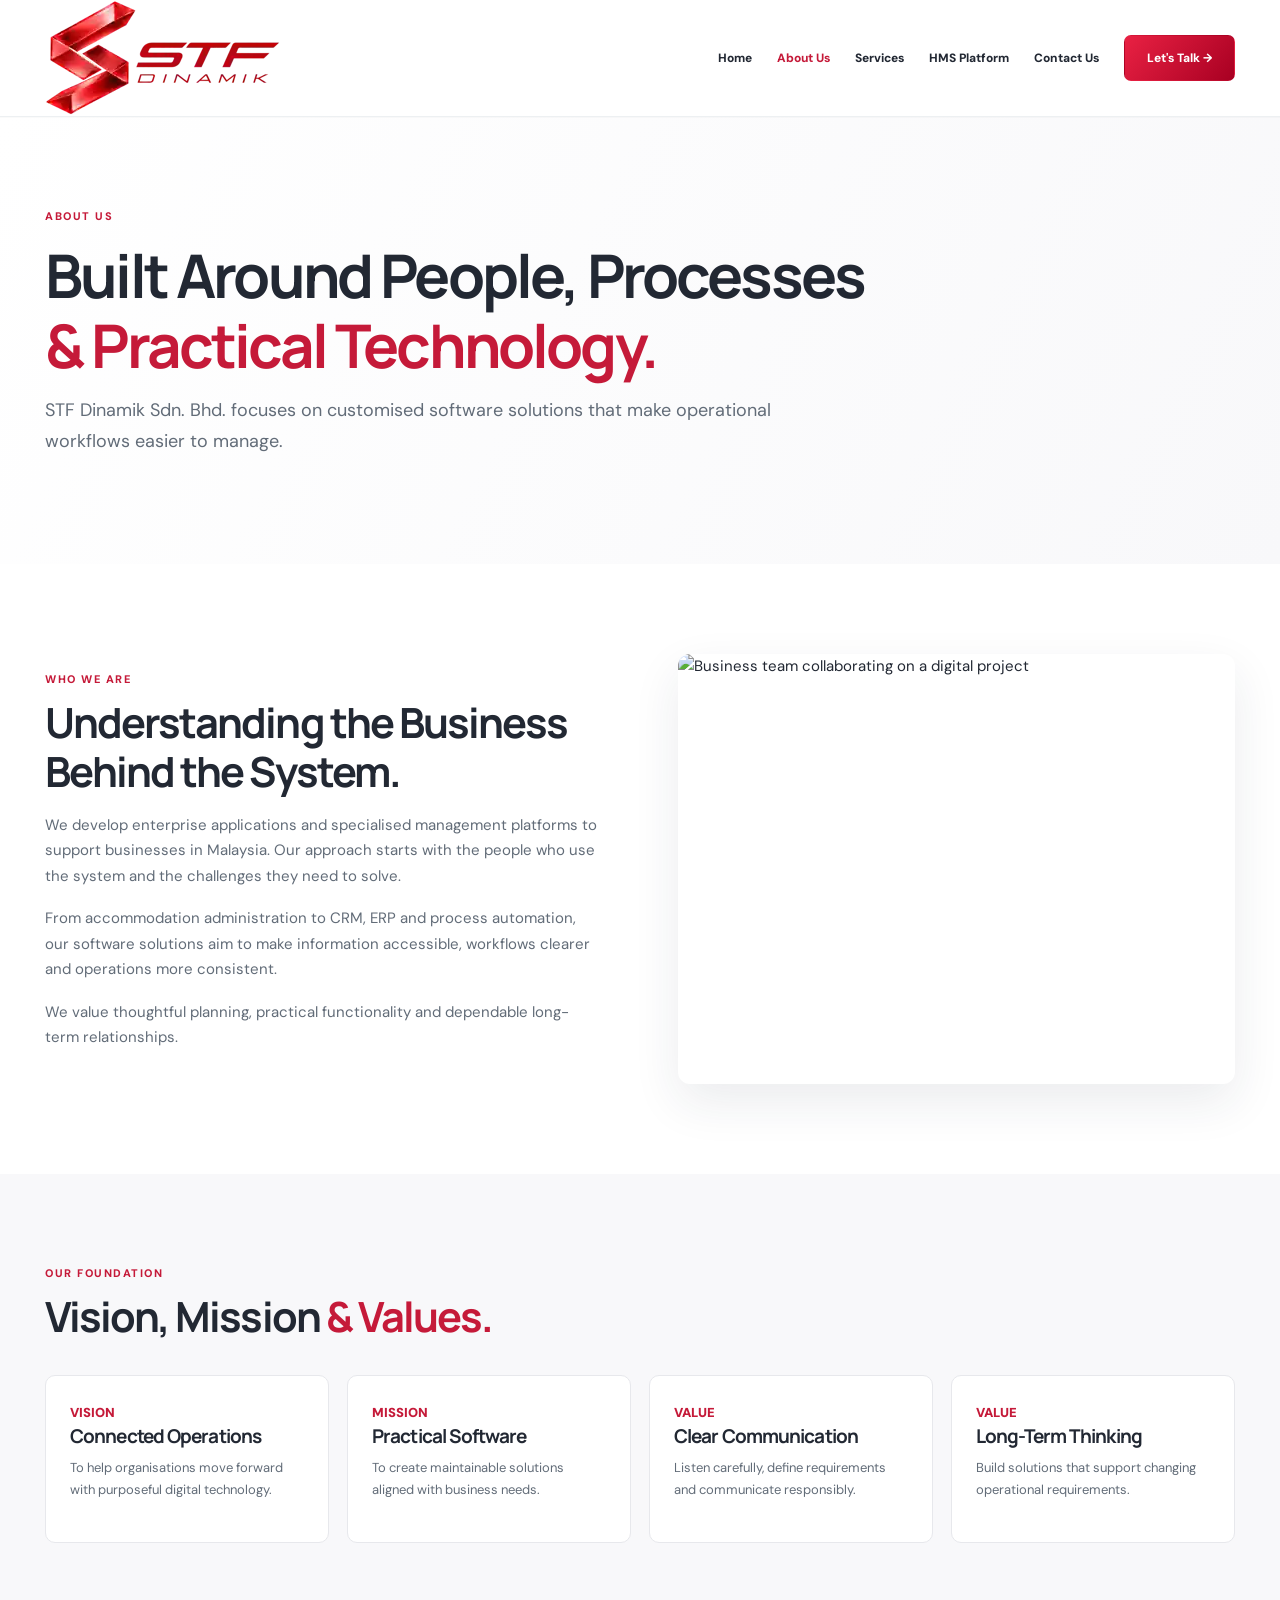
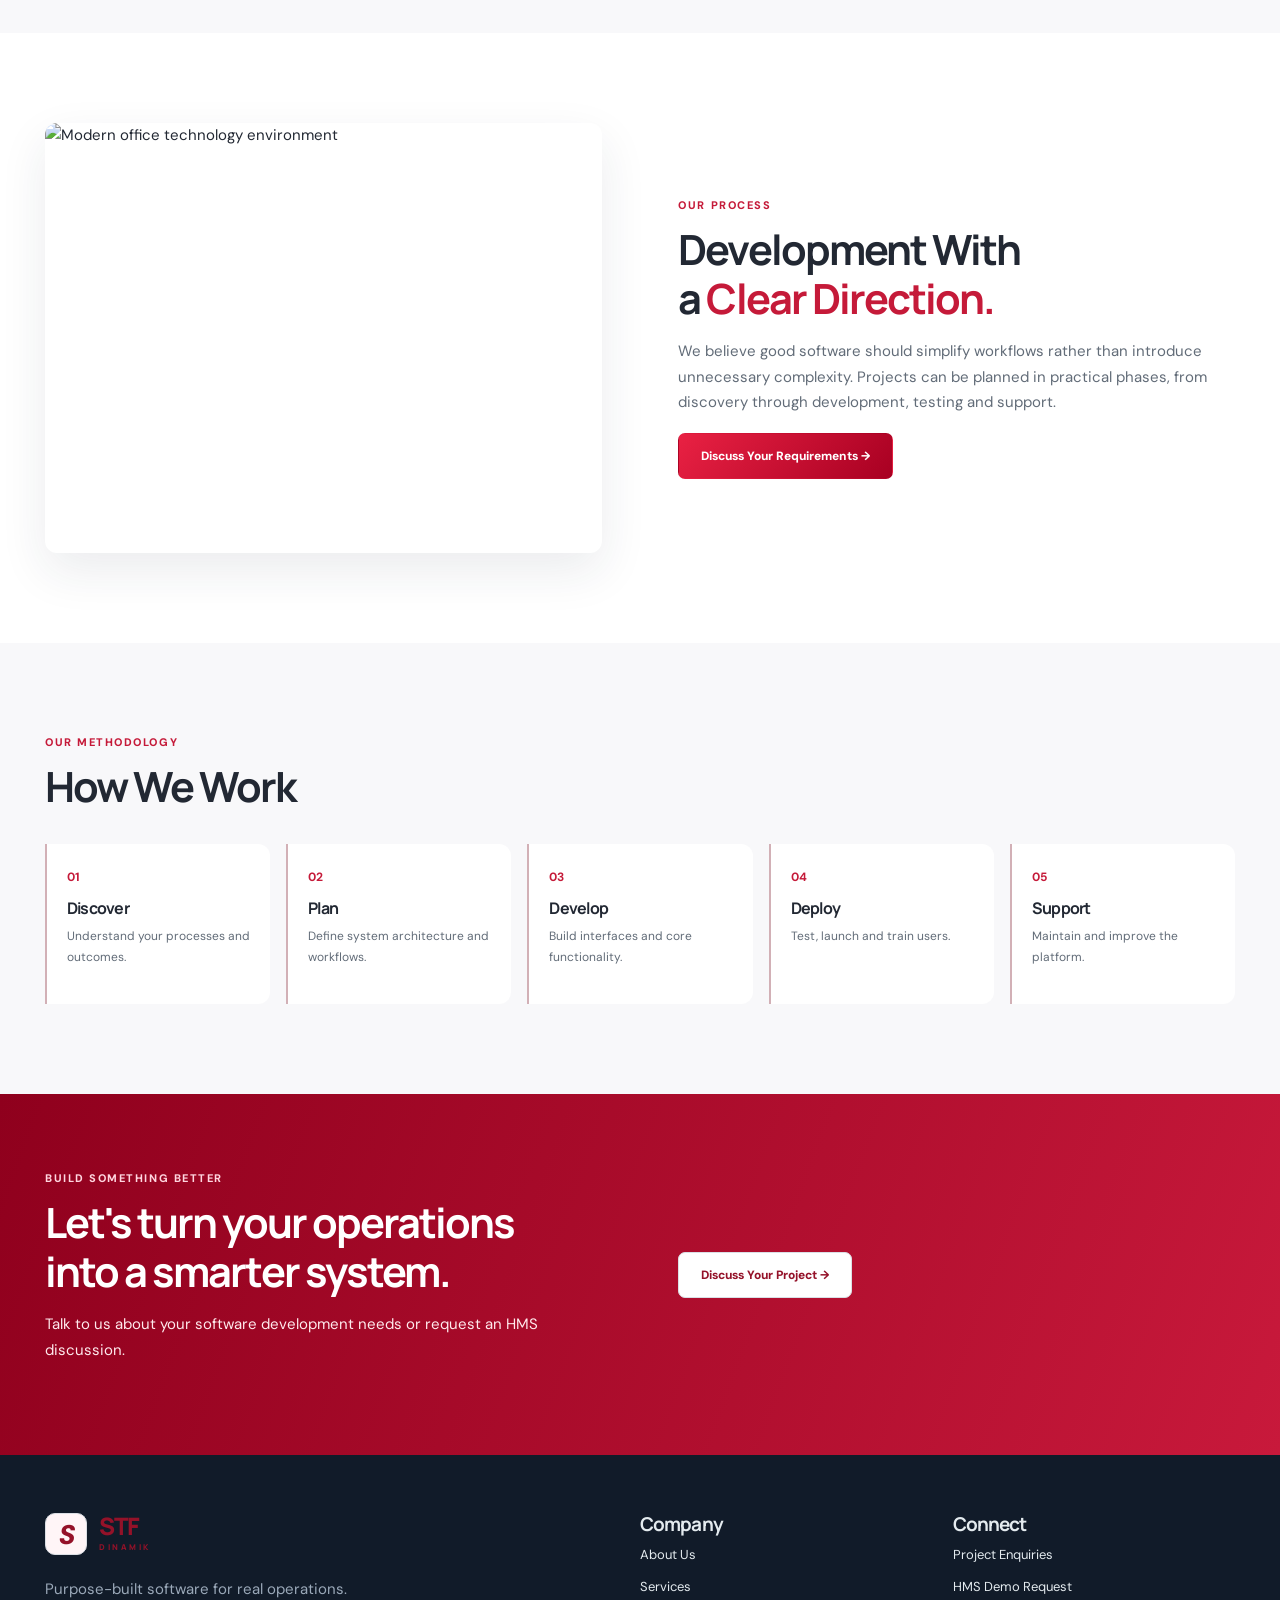
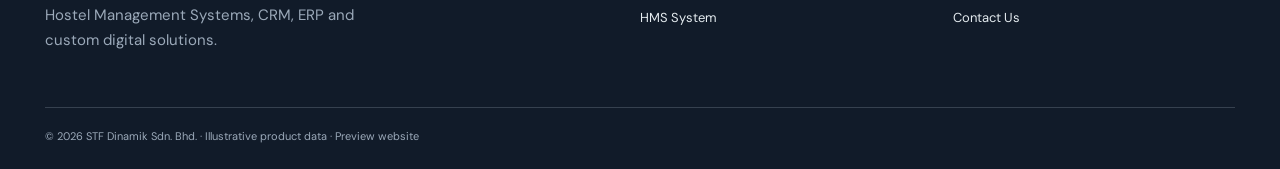
==== commit 0a32e6d2: "Replace all branding with provided STF Dinamik original logo" ====
--- a/about.html
+++ b/about.html
@@ -1 +1 @@
-<!doctype html><html lang="en"><head><meta charset="UTF-8"><meta name="viewport" content="width=device-width,initial-scale=1"><meta name="theme-color" content="#cf1232"><title>About STF Dinamik | Software Development Company Malaysia</title><meta name="description" content="Meet STF Dinamik Sdn. Bhd. Explore our approach to practical software engineering, reliable business applications and digital transformation in Malaysia."><link rel="canonical" href="https://williamckw.github.io/stf-dinamik-website/about.html"><meta property="og:type" content="website"><meta property="og:title" content="About STF Dinamik | Software Development Company Malaysia"><meta property="og:description" content="Meet STF Dinamik Sdn. Bhd. Explore our approach to practical software engineering, reliable business applications and digital transformation in Malaysia."><meta property="og:url" content="https://williamckw.github.io/stf-dinamik-website/about.html"><meta name="twitter:card" content="summary_large_image"><meta name="twitter:title" content="About STF Dinamik | Software Development Company Malaysia"><meta name="twitter:description" content="Meet STF Dinamik Sdn. Bhd. Explore our approach to practical software engineering, reliable business applications and digital transformation in Malaysia."><meta name="twitter:image" content="https://images.unsplash.com/photo-1521737711867-e3b97375f902?auto=format&fit=crop&w=1200&q=82"><meta property="og:image" content="https://images.unsplash.com/photo-1521737711867-e3b97375f902?auto=format&fit=crop&w=1200&q=82"><meta property="og:image:alt" content="Technology project team collaboration in office"><meta property="og:site_name" content="STF Dinamik"><meta name="keywords" content="software development company Malaysia, enterprise application development, IT solutions company Malaysia"><link rel="preconnect" href="https://images.unsplash.com"><link rel="stylesheet" href="assets/site.css"><script type="application/ld+json">{"@context":"https://schema.org","@type":"Organization","name":"STF Dinamik Sdn. Bhd.","url":"https://williamckw.github.io/stf-dinamik-website/","description":"Custom software development, enterprise systems and Hostel Management System solutions in Malaysia."}</script></head><body><a href="#main" class="skip">Skip to content</a><header class="header"><div class="wrap headin"><a class="brand" href="index.html" aria-label="STF Dinamik homepage"><span class="mark" aria-hidden="true">S</span><span class="brandname">STF<small>DINAMIK</small></span></a><button class="hamb" aria-label="Open navigation" aria-expanded="false" aria-controls="primary">☰</button><nav class="nav" id="primary"><a href="index.html" >Home</a><a href="about.html" aria-current="page">About Us</a><a href="services.html" >Services</a><a href="hms.html" >HMS Platform</a><a href="contact.html" >Contact Us</a><a class="button red" href="contact.html">Let's Talk →</a></nav></div></header><main id="main"><section class="pagehead"><div class="wrap"><div class="overline">About us</div><h1>Built Around People, Processes <span class="redtext">& Practical Technology.</span></h1><p class="lead">STF Dinamik Sdn. Bhd. focuses on customised software solutions that make operational workflows easier to manage.</p></div></section><section class="section"><div class="wrap split"><div><div class="overline">Who we are</div><h2>Understanding the Business Behind the System.</h2><p>We develop enterprise applications and specialised management platforms to support businesses in Malaysia. Our approach starts with the people who use the system and the challenges they need to solve.</p><p>From accommodation administration to CRM, ERP and process automation, our software solutions aim to make information accessible, workflows clearer and operations more consistent.</p><p>We value thoughtful planning, practical functionality and dependable long-term relationships.</p></div><div class="photobox"><img src="https://images.unsplash.com/photo-1521737711867-e3b97375f902?auto=format&fit=crop&w=1100&q=76" alt="Business team collaborating on a digital project" loading="lazy" decoding="async"></div></div></section><section class="section alt"><div class="wrap"><div class="sectiontop"><div class="overline">Our foundation</div><h2>Vision, Mission <span class="redtext">& Values.</span></h2></div><div class="featuregrid"><div class="feature"><span class="num">VISION</span><h3>Connected Operations</h3><p>To help organisations move forward with purposeful digital technology.</p></div><div class="feature"><span class="num">MISSION</span><h3>Practical Software</h3><p>To create maintainable solutions aligned with business needs.</p></div><div class="feature"><span class="num">VALUE</span><h3>Clear Communication</h3><p>Listen carefully, define requirements and communicate responsibly.</p></div><div class="feature"><span class="num">VALUE</span><h3>Long-Term Thinking</h3><p>Build solutions that support changing operational requirements.</p></div></div></div></section><section class="section"><div class="wrap split"><div class="photobox"><img src="https://images.unsplash.com/photo-1497366754035-f200968a6e72?auto=format&fit=crop&w=1200&q=78" alt="Modern office technology environment" loading="lazy" decoding="async"></div><div><div class="overline">Our process</div><h2>Development With a <span class="redtext">Clear Direction.</span></h2><p>We believe good software should simplify workflows rather than introduce unnecessary complexity. Projects can be planned in practical phases, from discovery through development, testing and support.</p><a class="button red" href="contact.html">Discuss Your Requirements →</a></div></div></section><section class="section alt"><div class="wrap"><div class="sectiontop"><div class="overline">Our methodology</div><h2>How We Work</h2></div><div class="timeline"><article class="step"><b>01</b><h3>Discover</h3><p>Understand your processes and outcomes.</p></article><article class="step"><b>02</b><h3>Plan</h3><p>Define system architecture and workflows.</p></article><article class="step"><b>03</b><h3>Develop</h3><p>Build interfaces and core functionality.</p></article><article class="step"><b>04</b><h3>Deploy</h3><p>Test, launch and train users.</p></article><article class="step"><b>05</b><h3>Support</h3><p>Maintain and improve the platform.</p></article></div></div></section><section class="cta"><div class="wrap split"><div><div class="overline" style="color:#ffd5df">Build something better</div><h2>Let's turn your operations into a smarter system.</h2><p>Talk to us about your software development needs or request an HMS discussion.</p></div><div><a class="button" href="contact.html">Discuss Your Project →</a></div></div></section></main><footer class="foot"><div class="wrap"><div class="footgrid"><div><a class="brand" href="index.html" aria-label="STF Dinamik homepage"><span class="mark">S</span><span class="brandname">STF<small>DINAMIK</small></span></a><p style="max-width:330px;margin-top:22px">Purpose-built software for real operations. Hostel Management Systems, CRM, ERP and custom digital solutions.</p></div><div><h3>Company</h3><nav class="footnav"><a href="about.html">About Us</a><a href="services.html">Services</a><a href="hms.html">HMS System</a></nav></div><div><h3>Connect</h3><nav class="footnav"><a href="contact.html">Project Enquiries</a><a href="contact.html">HMS Demo Request</a><a href="contact.html">Contact Us</a></nav></div></div><div class="copyright">© 2026 STF Dinamik Sdn. Bhd. · Illustrative product data · Preview website</div></div></footer><script defer src="assets/site.js"></script></body></html>+<!doctype html><html lang="en"><head><meta charset="UTF-8"><meta name="viewport" content="width=device-width,initial-scale=1"><meta name="theme-color" content="#cf1232"><title>About STF Dinamik | Software Development Company Malaysia</title><meta name="description" content="Meet STF Dinamik Sdn. Bhd. Explore our approach to practical software engineering, reliable business applications and digital transformation in Malaysia."><link rel="canonical" href="https://williamckw.github.io/stf-dinamik-website/about.html"><meta property="og:type" content="website"><meta property="og:title" content="About STF Dinamik | Software Development Company Malaysia"><meta property="og:description" content="Meet STF Dinamik Sdn. Bhd. Explore our approach to practical software engineering, reliable business applications and digital transformation in Malaysia."><meta property="og:url" content="https://williamckw.github.io/stf-dinamik-website/about.html"><meta name="twitter:card" content="summary_large_image"><meta name="twitter:title" content="About STF Dinamik | Software Development Company Malaysia"><meta name="twitter:description" content="Meet STF Dinamik Sdn. Bhd. Explore our approach to practical software engineering, reliable business applications and digital transformation in Malaysia."><meta name="twitter:image" content="https://images.unsplash.com/photo-1521737711867-e3b97375f902?auto=format&fit=crop&w=1200&q=82"><meta property="og:image" content="https://images.unsplash.com/photo-1521737711867-e3b97375f902?auto=format&fit=crop&w=1200&q=82"><meta property="og:image:alt" content="Technology project team collaboration in office"><meta property="og:site_name" content="STF Dinamik"><meta name="keywords" content="software development company Malaysia, enterprise application development, IT solutions company Malaysia"><link rel="preconnect" href="https://images.unsplash.com"><link rel="icon" type="image/webp" href="assets/favicon.webp"><link rel="apple-touch-icon" href="assets/favicon.webp"><link rel="stylesheet" href="assets/site.css"><script type="application/ld+json">{"@context":"https://schema.org","@type":"Organization","name":"STF Dinamik Sdn. Bhd.","url":"https://williamckw.github.io/stf-dinamik-website/","description":"Custom software development, enterprise systems and Hostel Management System solutions in Malaysia."}</script></head><body><a href="#main" class="skip">Skip to content</a><header class="header"><div class="wrap headin"><a class="brand" href="index.html" aria-label="STF Dinamik homepage"><img class="brand-logo" src="assets/stf-dinamik-logo.webp" width="235" height="116" alt="STF Dinamik logo"></a><button class="hamb" aria-label="Open navigation" aria-expanded="false" aria-controls="primary">☰</button><nav class="nav" id="primary"><a href="index.html" >Home</a><a href="about.html" aria-current="page">About Us</a><a href="services.html" >Services</a><a href="hms.html" >HMS Platform</a><a href="contact.html" >Contact Us</a><a class="button red" href="contact.html">Let's Talk →</a></nav></div></header><main id="main"><section class="pagehead"><div class="wrap"><div class="overline">About us</div><h1>Built Around People, Processes <span class="redtext">& Practical Technology.</span></h1><p class="lead">STF Dinamik Sdn. Bhd. focuses on customised software solutions that make operational workflows easier to manage.</p></div></section><section class="section"><div class="wrap split"><div><div class="overline">Who we are</div><h2>Understanding the Business Behind the System.</h2><p>We develop enterprise applications and specialised management platforms to support businesses in Malaysia. Our approach starts with the people who use the system and the challenges they need to solve.</p><p>From accommodation administration to CRM, ERP and process automation, our software solutions aim to make information accessible, workflows clearer and operations more consistent.</p><p>We value thoughtful planning, practical functionality and dependable long-term relationships.</p></div><div class="photobox"><img src="https://images.unsplash.com/photo-1521737711867-e3b97375f902?auto=format&fit=crop&w=1100&q=76" alt="Business team collaborating on a digital project" loading="lazy" decoding="async"></div></div></section><section class="section alt"><div class="wrap"><div class="sectiontop"><div class="overline">Our foundation</div><h2>Vision, Mission <span class="redtext">& Values.</span></h2></div><div class="featuregrid"><div class="feature"><span class="num">VISION</span><h3>Connected Operations</h3><p>To help organisations move forward with purposeful digital technology.</p></div><div class="feature"><span class="num">MISSION</span><h3>Practical Software</h3><p>To create maintainable solutions aligned with business needs.</p></div><div class="feature"><span class="num">VALUE</span><h3>Clear Communication</h3><p>Listen carefully, define requirements and communicate responsibly.</p></div><div class="feature"><span class="num">VALUE</span><h3>Long-Term Thinking</h3><p>Build solutions that support changing operational requirements.</p></div></div></div></section><section class="section"><div class="wrap split"><div class="photobox"><img src="https://images.unsplash.com/photo-1497366754035-f200968a6e72?auto=format&fit=crop&w=1200&q=78" alt="Modern office technology environment" loading="lazy" decoding="async"></div><div><div class="overline">Our process</div><h2>Development With a <span class="redtext">Clear Direction.</span></h2><p>We believe good software should simplify workflows rather than introduce unnecessary complexity. Projects can be planned in practical phases, from discovery through development, testing and support.</p><a class="button red" href="contact.html">Discuss Your Requirements →</a></div></div></section><section class="section alt"><div class="wrap"><div class="sectiontop"><div class="overline">Our methodology</div><h2>How We Work</h2></div><div class="timeline"><article class="step"><b>01</b><h3>Discover</h3><p>Understand your processes and outcomes.</p></article><article class="step"><b>02</b><h3>Plan</h3><p>Define system architecture and workflows.</p></article><article class="step"><b>03</b><h3>Develop</h3><p>Build interfaces and core functionality.</p></article><article class="step"><b>04</b><h3>Deploy</h3><p>Test, launch and train users.</p></article><article class="step"><b>05</b><h3>Support</h3><p>Maintain and improve the platform.</p></article></div></div></section><section class="cta"><div class="wrap split"><div><div class="overline" style="color:#ffd5df">Build something better</div><h2>Let's turn your operations into a smarter system.</h2><p>Talk to us about your software development needs or request an HMS discussion.</p></div><div><a class="button" href="contact.html">Discuss Your Project →</a></div></div></section></main><footer class="foot"><div class="wrap"><div class="footgrid"><div><a class="brand" href="index.html" aria-label="STF Dinamik homepage"><span class="mark">S</span><span class="brandname">STF<small>DINAMIK</small></span></a><p style="max-width:330px;margin-top:22px">Purpose-built software for real operations. Hostel Management Systems, CRM, ERP and custom digital solutions.</p></div><div><h3>Company</h3><nav class="footnav"><a href="about.html">About Us</a><a href="services.html">Services</a><a href="hms.html">HMS System</a></nav></div><div><h3>Connect</h3><nav class="footnav"><a href="contact.html">Project Enquiries</a><a href="contact.html">HMS Demo Request</a><a href="contact.html">Contact Us</a></nav></div></div><div class="copyright">© 2026 STF Dinamik Sdn. Bhd. · Illustrative product data · Preview website</div></div></footer><script defer src="assets/site.js"></script></body></html>
--- a/assets/site.css
+++ b/assets/site.css
@@ -1,2 +1,40 @@
 @import url('https://fonts.googleapis.com/css2?family=DM+Sans:wght@400;500;600;700;800&family=Manrope:wght@400;500;600;700;800&display=swap');
-:root{--red:#cf1232;--red2:#95001c;--ink:#17202b;--muted:#65717e;--line:#e7e9ee;--soft:#f5f7f9;--white:#fff;--radius:18px}*{box-sizing:border-box}html{scroll-behavior:smooth}body{margin:0;color:var(--ink);background:#fff;font:15px/1.7 'DM Sans',sans-serif;overflow-x:clip}a{color:inherit;text-decoration:none}img{max-width:100%;display:block}button,input,textarea,select{font:inherit}button{cursor:pointer}.wrap{width:min(1190px,calc(100% - 64px));margin:auto}.skip{position:absolute;left:10px;top:-100px;padding:8px;background:white;z-index:200}.skip:focus{top:10px}.header{position:sticky;top:0;z-index:80;background:#ffffffee;backdrop-filter:blur(16px);border-bottom:1px solid #edf0f2}.headin{min-height:78px;display:flex;align-items:center;justify-content:space-between;gap:20px}.brand{display:flex;gap:11px;align-items:center;flex:none;color:var(--red2)}.mark{font-weight:900;font-style:italic;line-height:1;font-size:36px;letter-spacing:-.1em;transform:skew(-9deg)}.brandname{font:800 italic 24px/.85 Manrope,sans-serif;letter-spacing:-.07em}.brandname small{font:800 8px/1.3 Manrope,sans-serif;letter-spacing:.34em;display:block;margin-top:6px}.nav{display:flex;align-items:center;gap:25px}.nav>a{font-size:12px;font-weight:800;white-space:nowrap;transition:color .2s}.nav>a:hover,.nav>a[aria-current]{color:var(--red)}.hamb{display:none;background:white;border:1px solid var(--line);border-radius:9px;padding:6px 12px;font-size:22px}.button{display:inline-flex;justify-content:center;align-items:center;gap:10px;padding:12px 22px;border-radius:8px;min-height:46px;border:1px solid #dadfe5;background:white;font-size:12px;font-weight:800;transition:transform .24s,box-shadow .24s,background .24s}.button:hover{transform:translateY(-2px);box-shadow:0 10px 25px #9a0a2a1a}.button.red{background:linear-gradient(130deg,#e92143,#a80022);border-color:transparent;color:#fff}.button.ghost{background:transparent}.redtext{color:var(--red)}.overline{font-size:11px;letter-spacing:.17em;font-weight:800;text-transform:uppercase;color:var(--red)}h1,h2,h3,h4{font-family:Manrope,sans-serif;line-height:1.17;letter-spacing:-.045em;overflow-wrap:break-word}h1{font-size:clamp(36px,4.7vw,67px);margin:14px 0 24px;max-width:740px}h2{font-size:clamp(29px,3.25vw,44px);margin:10px 0 17px}h3{font-size:19px;margin:0 0 9px}p{color:var(--muted);margin:0 0 17px}.lead{font-size:clamp(15px,1.45vw,18px);max-width:680px}.section{padding:100px 0}.alt{background:var(--soft)}.sectiontop{max-width:750px;margin-bottom:34px}.sectiontop p{max-width:630px}.flexactions{display:flex;align-items:center;gap:13px;flex-wrap:wrap;margin-top:28px}.hero{background:radial-gradient(ellipse at 84% 18%,#ffe8ec 0,transparent 36%),linear-gradient(125deg,#fff,#f8f9fb);overflow:hidden}.herogrid{min-height:660px;display:grid;grid-template-columns:minmax(0,.91fr) minmax(0,1.09fr);gap:48px;align-items:center;padding:60px 0}.herocopy{position:relative;z-index:2}.herocopy .lead{max-width:515px}.heronotes{display:flex;flex-wrap:wrap;gap:22px;margin-top:39px;color:#6d7480;font-size:11px;font-weight:800;letter-spacing:.03em}.heronotes span:before{content:"";display:inline-block;vertical-align:middle;width:7px;height:7px;margin-right:8px;border-radius:50%;background:var(--red)}.visual{position:relative;height:510px;min-width:0;perspective:1200px}.imagehero{position:absolute;inset:20px 0 52px 36px;border-radius:20px;overflow:hidden;box-shadow:0 38px 75px #1521362b}.imagehero img{width:100%;height:100%;object-fit:cover;animation:cinema 19s ease-in-out infinite alternate}.imagehero:after{content:"";position:absolute;inset:40% 0 0;background:linear-gradient(transparent,#0712238a)}.imagecaption{position:absolute;color:#fff;bottom:20px;right:20px;z-index:2;font-size:12px;font-weight:700}.glass{position:absolute;z-index:4;background:#ffffffed;border:1px solid #fff;border-radius:13px;box-shadow:0 14px 50px #1b2b4b27;backdrop-filter:blur(10px)}.glass.one{left:0;bottom:24px;width:min(310px,68%);padding:18px;animation:levitate 7s ease-in-out infinite}.glass.two{right:-5px;top:5px;padding:14px 19px;animation:levitate 6s ease-in-out -2s infinite}.glass small{font-size:10px;font-weight:700;color:#7c8792}.glass strong{font-size:25px;display:block;color:var(--red2);line-height:1.2}.tinybars{display:flex;align-items:end;gap:7px;height:63px;margin-top:8px}.tinybars i{display:block;flex:1;border-radius:3px 3px 0 0;background:linear-gradient(#ed4b64,#bd002b);height:var(--h)}.orbit{position:absolute;right:15px;bottom:5px;width:145px;height:145px;border-radius:50%;border:1px solid #cb163944;transform:rotateX(68deg);animation:spin 23s linear infinite}.orbit:after{content:"";position:absolute;inset:23px;border:1px dashed #cc133a99;border-radius:50%}.split{display:grid;grid-template-columns:repeat(2,minmax(0,1fr));align-items:center;gap:clamp(30px,6vw,82px)}.split>*,.herogrid>*{min-width:0}.photobox{overflow:hidden;border-radius:18px;position:relative;box-shadow:0 18px 48px #1c294017}.photobox img{width:100%;height:430px;object-fit:cover;transition:transform .8s}.photobox:hover img{transform:scale(1.045)}.tag{display:inline-block;background:#fff1f3;color:var(--red);padding:6px 11px;border-radius:100px;font-weight:800;font-size:11px}.grid{display:grid;grid-template-columns:repeat(3,minmax(0,1fr));gap:22px}.card{border:1px solid var(--line);background:#fff;border-radius:14px;overflow:hidden;transition:transform .3s,box-shadow .3s}.card:hover{transform:translateY(-7px);box-shadow:0 19px 38px #1726381c}.card-photo{height:203px;overflow:hidden}.card-photo img{width:100%;height:100%;object-fit:cover;transition:transform .6s}.card:hover .card-photo img{transform:scale(1.065)}.cardbody{padding:23px}.cardbody p{font-size:13px;margin-bottom:16px}.textlink{font-size:12px;font-weight:800;color:var(--red)}.service-label{font-size:10px;text-transform:uppercase;letter-spacing:.12em;color:var(--red);font-weight:800;display:block;margin-bottom:10px}.featuregrid{display:grid;grid-template-columns:repeat(4,minmax(0,1fr));gap:18px}.feature{border:1px solid var(--line);background:#fff;border-radius:12px;padding:23px}.feature .num{font-weight:900;color:var(--red);font-size:13px}.feature p{font-size:13px}.bullets{padding:0;list-style:none;display:grid;grid-template-columns:repeat(2,minmax(0,1fr));gap:13px;margin:28px 0}.bullets li{font-size:13px;font-weight:750;display:flex;gap:10px}.bullets li:before{content:"✓";color:var(--red);font-weight:900}.productstage{position:relative;min-width:0;perspective:1200px}.dash{background:#fff;padding:25px;border:1px solid #e6eaf0;border-radius:18px;box-shadow:0 30px 75px #1b223c23;transition:transform .3s;transform-style:preserve-3d}.dashhead{display:flex;align-items:center;justify-content:space-between;margin-bottom:23px;gap:10px}.dashhead span{font-size:12px;font-weight:900;color:var(--red)}.dashhead small{font-size:10px;color:#7f8b98}.stats{display:grid;grid-template-columns:repeat(3,minmax(0,1fr));gap:9px}.stats div{background:#f7f8fa;border:1px solid #f0f1f3;border-radius:9px;padding:13px}.stats small{font-size:10px;color:#72808e;display:block}.stats strong{display:block;font-size:clamp(18px,2.6vw,27px);line-height:1.3;color:#222}.bars{display:flex;align-items:end;height:150px;padding-top:27px;border-bottom:1px solid #eef0f3;gap:12px}.bars span{display:block;flex:1;max-width:42px;background:linear-gradient(#f0526a,#bb0028);height:var(--h);border-radius:5px 5px 0 0;animation:rise 1.5s ease-out both;transform-origin:bottom}.tabs{display:flex;flex-wrap:wrap;gap:9px;margin-top:20px}.tabs button{border:1px solid #dfe3e8;border-radius:8px;background:#fff;padding:9px 12px;font-size:11px;font-weight:800;color:#55606e}.tabs button[aria-selected="true"]{background:var(--red);border-color:var(--red);color:#fff}.timeline{display:grid;grid-template-columns:repeat(5,minmax(0,1fr));gap:16px}.step{padding:20px;border-left:2px solid #e8afba;background:#fff;border-radius:0 12px 12px 0}.step b{color:var(--red);font-size:12px}.step h3{font-size:16px;margin-top:9px}.step p{font-size:12px}.case{background:#fff;border:1px solid var(--line);border-radius:14px;padding:24px}.case p{font-size:14px}.faq details{padding:18px 0;border-bottom:1px solid var(--line)}.faq summary{cursor:pointer;font-weight:800}.faq p{margin:12px 0 0}.pagehead{padding:90px 0;background:linear-gradient(110deg,#fff,#f4f6fa)}.pagehead h1{max-width:940px;margin-bottom:15px}.pagehead p{max-width:730px}.cta{background:linear-gradient(110deg,#8f001d,#c8193b);color:#fff;padding:75px 0}.cta h2{color:#fff}.cta p{color:#ffeaed}.cta .button{color:var(--red2)}.inputpanel{padding:30px;background:#fff;border:1px solid var(--line);border-radius:15px}.fields{display:grid;grid-template-columns:1fr 1fr;gap:16px}.field.full{grid-column:1/-1}.field label{display:block;font-weight:800;font-size:12px;margin-bottom:5px}.field input,.field select,.field textarea{width:100%;min-width:0;background:#fff;border:1px solid #cdd3db;border-radius:8px;padding:12px;color:var(--ink)}.field textarea{min-height:135px}.foot{background:#111b29;color:#e4ebef;padding:58px 0 24px}.foot p{color:#9ba9b9}.footgrid{display:grid;grid-template-columns:2fr 1fr 1fr;gap:30px}.footnav{display:grid;gap:9px;font-size:13px}.footnav a:hover{color:#fff}.copyright{margin-top:36px;padding-top:19px;border-top:1px solid #36414f;color:#9ba9b9;font-size:11px}.reveal{opacity:0;transform:translateY(22px);transition:opacity .7s,transform .7s}.reveal.shown{opacity:1;transform:none}.video-callout{border-radius:17px;overflow:hidden;position:relative;min-height:310px;background:#111}.video-callout img{width:100%;height:350px;object-fit:cover;filter:brightness(.68)}.video-callout .play{position:absolute;inset:0;margin:auto;border:1px solid #ffffffbd;background:#ffffffdd;color:var(--red);font-size:24px;width:72px;height:72px;border-radius:50%;transition:transform .2s}.video-callout .play:hover{transform:scale(1.07)}.video-callout .videotxt{position:absolute;left:25px;bottom:22px;color:white;font-weight:800}.modal{position:fixed;inset:0;z-index:150;background:#0a0e17df;display:none;align-items:center;justify-content:center;padding:20px}.modal.open{display:flex}.modalinner{width:min(800px,100%);padding:17px;background:#fff;border-radius:13px}.modalinner button{float:right;border:0;background:#f2f3f5;border-radius:7px;padding:8px 13px}.modalinner video{width:100%;max-height:68vh;display:block;background:#151925}.notice{font-size:12px}.plan{border-left:3px solid var(--red);padding:12px 18px;background:#fff5f7;font-size:13px}.plan p{margin:0}.stack{display:grid;gap:15px}.rotating-scene{perspective:900px;padding:22px 0}.tilt{will-change:transform;transition:transform .18s ease;transform-style:preserve-3d}@keyframes cinema{to{transform:scale(1.07)}}@keyframes levitate{50%{transform:translateY(-10px)}}@keyframes spin{to{transform:rotateX(68deg) rotateZ(360deg)}}@keyframes rise{from{transform:scaleY(.1)}to{transform:scaleY(1)}}@media(max-width:1100px){.nav{gap:12px}.nav>a{font-size:11px}.herogrid{gap:22px}.visual{height:430px}.imagehero{inset:25px 0 40px 20px}.grid{gap:15px}.timeline{grid-template-columns:repeat(3,minmax(0,1fr))}.featuregrid{grid-template-columns:repeat(2,minmax(0,1fr))}}@media(max-width:800px){.wrap{width:calc(100% - 40px)}.hamb{display:block}.headin{min-height:68px}.nav{display:none;position:absolute;left:0;right:0;top:68px;background:#fff;padding:15px 22px 25px;box-shadow:0 15px 30px #0002;flex-direction:column;align-items:stretch;gap:0}.nav.open{display:flex}.nav>a{font-size:15px;padding:10px 4px}.nav .button{margin-top:10px}.herogrid{grid-template-columns:1fr;padding:53px 0 43px;min-height:0}.visual{height:390px}.imagehero{inset:12px 5% 40px 4%}.glass.one{left:0}.glass.two{right:1%}.split{grid-template-columns:1fr;gap:31px}.section{padding:71px 0}.grid{grid-template-columns:repeat(2,minmax(0,1fr))}.photobox img{height:330px}.footgrid{grid-template-columns:1fr 1fr}.footgrid>div:first-child{grid-column:1/-1}.pagehead{padding:65px 0}.timeline{grid-template-columns:repeat(2,minmax(0,1fr))}}@media(max-width:560px){.wrap{width:calc(100% - 32px)}body{font-size:14px}.section{padding:58px 0}.herogrid{padding:40px 0 30px}.hero h1{font-size:clamp(34px,10vw,49px)}h2{font-size:clamp(27px,7vw,36px)}.visual{height:290px}.imagehero{inset:5px 0 33px}.glass.one{width:60%;bottom:4px;padding:11px}.glass.two{padding:9px 12px;top:0;right:3px}.glass strong{font-size:19px}.tinybars{height:32px}.orbit{display:none}.heronotes{gap:10px;margin-top:22px}.flexactions .button{flex:1}.grid,.featuregrid,.timeline{grid-template-columns:1fr}.card-photo{height:210px}.split{gap:23px}.bullets{grid-template-columns:1fr}.photobox img{height:255px}.dash{padding:15px}.stats{gap:6px}.stats div{padding:9px 7px}.stats small{font-size:9px}.bars{height:95px;gap:8px}.tabs button{font-size:10px;padding:8px}.fields{grid-template-columns:1fr}.footgrid{grid-template-columns:1fr}.footgrid>div:first-child{grid-column:auto}.pagehead{padding:51px 0}}@media(prefers-reduced-motion:reduce){*,*:before,*:after{animation:none!important;transition:none!important;scroll-behavior:auto!important}.reveal{opacity:1;transform:none}}+:root{--red:#cf1232;--red2:#95001c;--ink:#17202b;--muted:#65717e;--line:#e7e9ee;--soft:#f5f7f9;--white:#fff;--radius:18px}*{box-sizing:border-box}html{scroll-behavior:smooth}body{margin:0;color:var(--ink);background:#fff;font:15px/1.7 'DM Sans',sans-serif;overflow-x:clip}a{color:inherit;text-decoration:none}img{max-width:100%;display:block}button,input,textarea,select{font:inherit}button{cursor:pointer}.wrap{width:min(1190px,calc(100% - 64px));margin:auto}.skip{position:absolute;left:10px;top:-100px;padding:8px;background:white;z-index:200}.skip:focus{top:10px}.header{position:sticky;top:0;z-index:80;background:#ffffffee;backdrop-filter:blur(16px);border-bottom:1px solid #edf0f2}.headin{min-height:78px;display:flex;align-items:center;justify-content:space-between;gap:20px}.brand{display:flex;gap:11px;align-items:center;flex:none;color:var(--red2)}.mark{font-weight:900;font-style:italic;line-height:1;font-size:36px;letter-spacing:-.1em;transform:skew(-9deg)}.brandname{font:800 italic 24px/.85 Manrope,sans-serif;letter-spacing:-.07em}.brandname small{font:800 8px/1.3 Manrope,sans-serif;letter-spacing:.34em;display:block;margin-top:6px}.nav{display:flex;align-items:center;gap:25px}.nav>a{font-size:12px;font-weight:800;white-space:nowrap;transition:color .2s}.nav>a:hover,.nav>a[aria-current]{color:var(--red)}.hamb{display:none;background:white;border:1px solid var(--line);border-radius:9px;padding:6px 12px;font-size:22px}.button{display:inline-flex;justify-content:center;align-items:center;gap:10px;padding:12px 22px;border-radius:8px;min-height:46px;border:1px solid #dadfe5;background:white;font-size:12px;font-weight:800;transition:transform .24s,box-shadow .24s,background .24s}.button:hover{transform:translateY(-2px);box-shadow:0 10px 25px #9a0a2a1a}.button.red{background:linear-gradient(130deg,#e92143,#a80022);border-color:transparent;color:#fff}.button.ghost{background:transparent}.redtext{color:var(--red)}.overline{font-size:11px;letter-spacing:.17em;font-weight:800;text-transform:uppercase;color:var(--red)}h1,h2,h3,h4{font-family:Manrope,sans-serif;line-height:1.17;letter-spacing:-.045em;overflow-wrap:break-word}h1{font-size:clamp(36px,4.7vw,67px);margin:14px 0 24px;max-width:740px}h2{font-size:clamp(29px,3.25vw,44px);margin:10px 0 17px}h3{font-size:19px;margin:0 0 9px}p{color:var(--muted);margin:0 0 17px}.lead{font-size:clamp(15px,1.45vw,18px);max-width:680px}.section{padding:100px 0}.alt{background:var(--soft)}.sectiontop{max-width:750px;margin-bottom:34px}.sectiontop p{max-width:630px}.flexactions{display:flex;align-items:center;gap:13px;flex-wrap:wrap;margin-top:28px}.hero{background:radial-gradient(ellipse at 84% 18%,#ffe8ec 0,transparent 36%),linear-gradient(125deg,#fff,#f8f9fb);overflow:hidden}.herogrid{min-height:660px;display:grid;grid-template-columns:minmax(0,.91fr) minmax(0,1.09fr);gap:48px;align-items:center;padding:60px 0}.herocopy{position:relative;z-index:2}.herocopy .lead{max-width:515px}.heronotes{display:flex;flex-wrap:wrap;gap:22px;margin-top:39px;color:#6d7480;font-size:11px;font-weight:800;letter-spacing:.03em}.heronotes span:before{content:"";display:inline-block;vertical-align:middle;width:7px;height:7px;margin-right:8px;border-radius:50%;background:var(--red)}.visual{position:relative;height:510px;min-width:0;perspective:1200px}.imagehero{position:absolute;inset:20px 0 52px 36px;border-radius:20px;overflow:hidden;box-shadow:0 38px 75px #1521362b}.imagehero img{width:100%;height:100%;object-fit:cover;animation:cinema 19s ease-in-out infinite alternate}.imagehero:after{content:"";position:absolute;inset:40% 0 0;background:linear-gradient(transparent,#0712238a)}.imagecaption{position:absolute;color:#fff;bottom:20px;right:20px;z-index:2;font-size:12px;font-weight:700}.glass{position:absolute;z-index:4;background:#ffffffed;border:1px solid #fff;border-radius:13px;box-shadow:0 14px 50px #1b2b4b27;backdrop-filter:blur(10px)}.glass.one{left:0;bottom:24px;width:min(310px,68%);padding:18px;animation:levitate 7s ease-in-out infinite}.glass.two{right:-5px;top:5px;padding:14px 19px;animation:levitate 6s ease-in-out -2s infinite}.glass small{font-size:10px;font-weight:700;color:#7c8792}.glass strong{font-size:25px;display:block;color:var(--red2);line-height:1.2}.tinybars{display:flex;align-items:end;gap:7px;height:63px;margin-top:8px}.tinybars i{display:block;flex:1;border-radius:3px 3px 0 0;background:linear-gradient(#ed4b64,#bd002b);height:var(--h)}.orbit{position:absolute;right:15px;bottom:5px;width:145px;height:145px;border-radius:50%;border:1px solid #cb163944;transform:rotateX(68deg);animation:spin 23s linear infinite}.orbit:after{content:"";position:absolute;inset:23px;border:1px dashed #cc133a99;border-radius:50%}.split{display:grid;grid-template-columns:repeat(2,minmax(0,1fr));align-items:center;gap:clamp(30px,6vw,82px)}.split>*,.herogrid>*{min-width:0}.photobox{overflow:hidden;border-radius:18px;position:relative;box-shadow:0 18px 48px #1c294017}.photobox img{width:100%;height:430px;object-fit:cover;transition:transform .8s}.photobox:hover img{transform:scale(1.045)}.tag{display:inline-block;background:#fff1f3;color:var(--red);padding:6px 11px;border-radius:100px;font-weight:800;font-size:11px}.grid{display:grid;grid-template-columns:repeat(3,minmax(0,1fr));gap:22px}.card{border:1px solid var(--line);background:#fff;border-radius:14px;overflow:hidden;transition:transform .3s,box-shadow .3s}.card:hover{transform:translateY(-7px);box-shadow:0 19px 38px #1726381c}.card-photo{height:203px;overflow:hidden}.card-photo img{width:100%;height:100%;object-fit:cover;transition:transform .6s}.card:hover .card-photo img{transform:scale(1.065)}.cardbody{padding:23px}.cardbody p{font-size:13px;margin-bottom:16px}.textlink{font-size:12px;font-weight:800;color:var(--red)}.service-label{font-size:10px;text-transform:uppercase;letter-spacing:.12em;color:var(--red);font-weight:800;display:block;margin-bottom:10px}.featuregrid{display:grid;grid-template-columns:repeat(4,minmax(0,1fr));gap:18px}.feature{border:1px solid var(--line);background:#fff;border-radius:12px;padding:23px}.feature .num{font-weight:900;color:var(--red);font-size:13px}.feature p{font-size:13px}.bullets{padding:0;list-style:none;display:grid;grid-template-columns:repeat(2,minmax(0,1fr));gap:13px;margin:28px 0}.bullets li{font-size:13px;font-weight:750;display:flex;gap:10px}.bullets li:before{content:"✓";color:var(--red);font-weight:900}.productstage{position:relative;min-width:0;perspective:1200px}.dash{background:#fff;padding:25px;border:1px solid #e6eaf0;border-radius:18px;box-shadow:0 30px 75px #1b223c23;transition:transform .3s;transform-style:preserve-3d}.dashhead{display:flex;align-items:center;justify-content:space-between;margin-bottom:23px;gap:10px}.dashhead span{font-size:12px;font-weight:900;color:var(--red)}.dashhead small{font-size:10px;color:#7f8b98}.stats{display:grid;grid-template-columns:repeat(3,minmax(0,1fr));gap:9px}.stats div{background:#f7f8fa;border:1px solid #f0f1f3;border-radius:9px;padding:13px}.stats small{font-size:10px;color:#72808e;display:block}.stats strong{display:block;font-size:clamp(18px,2.6vw,27px);line-height:1.3;color:#222}.bars{display:flex;align-items:end;height:150px;padding-top:27px;border-bottom:1px solid #eef0f3;gap:12px}.bars span{display:block;flex:1;max-width:42px;background:linear-gradient(#f0526a,#bb0028);height:var(--h);border-radius:5px 5px 0 0;animation:rise 1.5s ease-out both;transform-origin:bottom}.tabs{display:flex;flex-wrap:wrap;gap:9px;margin-top:20px}.tabs button{border:1px solid #dfe3e8;border-radius:8px;background:#fff;padding:9px 12px;font-size:11px;font-weight:800;color:#55606e}.tabs button[aria-selected="true"]{background:var(--red);border-color:var(--red);color:#fff}.timeline{display:grid;grid-template-columns:repeat(5,minmax(0,1fr));gap:16px}.step{padding:20px;border-left:2px solid #e8afba;background:#fff;border-radius:0 12px 12px 0}.step b{color:var(--red);font-size:12px}.step h3{font-size:16px;margin-top:9px}.step p{font-size:12px}.case{background:#fff;border:1px solid var(--line);border-radius:14px;padding:24px}.case p{font-size:14px}.faq details{padding:18px 0;border-bottom:1px solid var(--line)}.faq summary{cursor:pointer;font-weight:800}.faq p{margin:12px 0 0}.pagehead{padding:90px 0;background:linear-gradient(110deg,#fff,#f4f6fa)}.pagehead h1{max-width:940px;margin-bottom:15px}.pagehead p{max-width:730px}.cta{background:linear-gradient(110deg,#8f001d,#c8193b);color:#fff;padding:75px 0}.cta h2{color:#fff}.cta p{color:#ffeaed}.cta .button{color:var(--red2)}.inputpanel{padding:30px;background:#fff;border:1px solid var(--line);border-radius:15px}.fields{display:grid;grid-template-columns:1fr 1fr;gap:16px}.field.full{grid-column:1/-1}.field label{display:block;font-weight:800;font-size:12px;margin-bottom:5px}.field input,.field select,.field textarea{width:100%;min-width:0;background:#fff;border:1px solid #cdd3db;border-radius:8px;padding:12px;color:var(--ink)}.field textarea{min-height:135px}.foot{background:#111b29;color:#e4ebef;padding:58px 0 24px}.foot p{color:#9ba9b9}.footgrid{display:grid;grid-template-columns:2fr 1fr 1fr;gap:30px}.footnav{display:grid;gap:9px;font-size:13px}.footnav a:hover{color:#fff}.copyright{margin-top:36px;padding-top:19px;border-top:1px solid #36414f;color:#9ba9b9;font-size:11px}.reveal{opacity:0;transform:translateY(22px);transition:opacity .7s,transform .7s}.reveal.shown{opacity:1;transform:none}.video-callout{border-radius:17px;overflow:hidden;position:relative;min-height:310px;background:#111}.video-callout img{width:100%;height:350px;object-fit:cover;filter:brightness(.68)}.video-callout .play{position:absolute;inset:0;margin:auto;border:1px solid #ffffffbd;background:#ffffffdd;color:var(--red);font-size:24px;width:72px;height:72px;border-radius:50%;transition:transform .2s}.video-callout .play:hover{transform:scale(1.07)}.video-callout .videotxt{position:absolute;left:25px;bottom:22px;color:white;font-weight:800}.modal{position:fixed;inset:0;z-index:150;background:#0a0e17df;display:none;align-items:center;justify-content:center;padding:20px}.modal.open{display:flex}.modalinner{width:min(800px,100%);padding:17px;background:#fff;border-radius:13px}.modalinner button{float:right;border:0;background:#f2f3f5;border-radius:7px;padding:8px 13px}.modalinner video{width:100%;max-height:68vh;display:block;background:#151925}.notice{font-size:12px}.plan{border-left:3px solid var(--red);padding:12px 18px;background:#fff5f7;font-size:13px}.plan p{margin:0}.stack{display:grid;gap:15px}.rotating-scene{perspective:900px;padding:22px 0}.tilt{will-change:transform;transition:transform .18s ease;transform-style:preserve-3d}@keyframes cinema{to{transform:scale(1.07)}}@keyframes levitate{50%{transform:translateY(-10px)}}@keyframes spin{to{transform:rotateX(68deg) rotateZ(360deg)}}@keyframes rise{from{transform:scaleY(.1)}to{transform:scaleY(1)}}@media(max-width:1100px){.nav{gap:12px}.nav>a{font-size:11px}.herogrid{gap:22px}.visual{height:430px}.imagehero{inset:25px 0 40px 20px}.grid{gap:15px}.timeline{grid-template-columns:repeat(3,minmax(0,1fr))}.featuregrid{grid-template-columns:repeat(2,minmax(0,1fr))}}@media(max-width:800px){.wrap{width:calc(100% - 40px)}.hamb{display:block}.headin{min-height:68px}.nav{display:none;position:absolute;left:0;right:0;top:68px;background:#fff;padding:15px 22px 25px;box-shadow:0 15px 30px #0002;flex-direction:column;align-items:stretch;gap:0}.nav.open{display:flex}.nav>a{font-size:15px;padding:10px 4px}.nav .button{margin-top:10px}.herogrid{grid-template-columns:1fr;padding:53px 0 43px;min-height:0}.visual{height:390px}.imagehero{inset:12px 5% 40px 4%}.glass.one{left:0}.glass.two{right:1%}.split{grid-template-columns:1fr;gap:31px}.section{padding:71px 0}.grid{grid-template-columns:repeat(2,minmax(0,1fr))}.photobox img{height:330px}.footgrid{grid-template-columns:1fr 1fr}.footgrid>div:first-child{grid-column:1/-1}.pagehead{padding:65px 0}.timeline{grid-template-columns:repeat(2,minmax(0,1fr))}}@media(max-width:560px){.wrap{width:calc(100% - 32px)}body{font-size:14px}.section{padding:58px 0}.herogrid{padding:40px 0 30px}.hero h1{font-size:clamp(34px,10vw,49px)}h2{font-size:clamp(27px,7vw,36px)}.visual{height:290px}.imagehero{inset:5px 0 33px}.glass.one{width:60%;bottom:4px;padding:11px}.glass.two{padding:9px 12px;top:0;right:3px}.glass strong{font-size:19px}.tinybars{height:32px}.orbit{display:none}.heronotes{gap:10px;margin-top:22px}.flexactions .button{flex:1}.grid,.featuregrid,.timeline{grid-template-columns:1fr}.card-photo{height:210px}.split{gap:23px}.bullets{grid-template-columns:1fr}.photobox img{height:255px}.dash{padding:15px}.stats{gap:6px}.stats div{padding:9px 7px}.stats small{font-size:9px}.bars{height:95px;gap:8px}.tabs button{font-size:10px;padding:8px}.fields{grid-template-columns:1fr}.footgrid{grid-template-columns:1fr}.footgrid>div:first-child{grid-column:auto}.pagehead{padding:51px 0}}@media(prefers-reduced-motion:reduce){*,*:before,*:after{animation:none!important;transition:none!important;scroll-behavior:auto!important}.reveal{opacity:1;transform:none}}
+/* V8 design system refinement — restrained editorial technology look */
+:root{--red:#c51a39;--red2:#941229;--ink:#222833;--muted:#626c78;--line:#e7e8ec;--soft:#f8f8fa}
+body{font-feature-settings:"kern" 1;font-synthesis:none}
+h1,h2,h3{letter-spacing:-.047em;text-wrap:balance}
+p{overflow-wrap:break-word}
+.wrap{max-width:1200px}
+.header{box-shadow:0 1px 0 #22222205}
+.headin{min-height:84px}
+.brand{gap:12px}
+.mark{width:42px;height:42px;display:grid;place-items:center;border:1px solid #dbdfe4;border-radius:10px;background:#fff5f7;font-size:27px;letter-spacing:-.07em;transform:none}
+.brandname{font-style:normal;letter-spacing:-.055em}
+.overline{letter-spacing:.14em}
+.herogrid{min-height:625px}
+.hero{background:linear-gradient(125deg,#fff 16%,#faf9f9 62%,#f4f5f8)}
+.imagehero{border-radius:14px;box-shadow:0 30px 68px #17203221}
+.imagehero img{animation:cinema 25s ease-in-out infinite alternate}
+.glass{border:1px solid #e7e8ec;box-shadow:0 14px 28px #1b2b4b19;border-radius:10px}
+.glass.one{animation:levitate 11s ease-in-out infinite}
+.glass.two{animation:levitate 12s ease-in-out -3s infinite}
+.orbit{opacity:.35;animation-duration:50s}
+.section{padding-block:90px}
+.card{border-radius:11px}
+.card-photo{height:200px}
+.cardbody{padding:25px}
+.card:hover{transform:translateY(-4px);box-shadow:0 14px 36px #17263813}
+.card:hover .card-photo img{transform:scale(1.035)}
+.feature{border-radius:10px;padding:24px}
+.timeline .step{border-left-color:#d2b0b6}
+.button{border-radius:7px}
+.button:hover{box-shadow:0 8px 18px #900b2914}
+.editorial{background:#fff}
+.editorial .feature{border-top:3px solid #ca2442}
+.pagehead{background:linear-gradient(115deg,#fff,#f8f8fa)}
+.photobox{border-radius:12px}
+.dash{box-shadow:0 24px 55px #1b223c16}
+@media(max-width:1100px){.headin{min-height:76px}.nav{gap:14px}}
+@media(max-width:800px){.headin{min-height:68px}.mark{width:36px;height:36px;font-size:25px}.nav{top:68px}.glass.one{animation:none}.glass.two{animation:none}.orbit{display:none}}
+@media(max-width:560px){h1,h2,h3{text-wrap:wrap}.section{padding-block:58px}.card-photo{height:196px}.feature{padding:22px}.visual{height:275px}.imagehero{inset:5px 0 28px}.glass.one{width:min(65%,245px)}.glass.two{max-width:58%}}
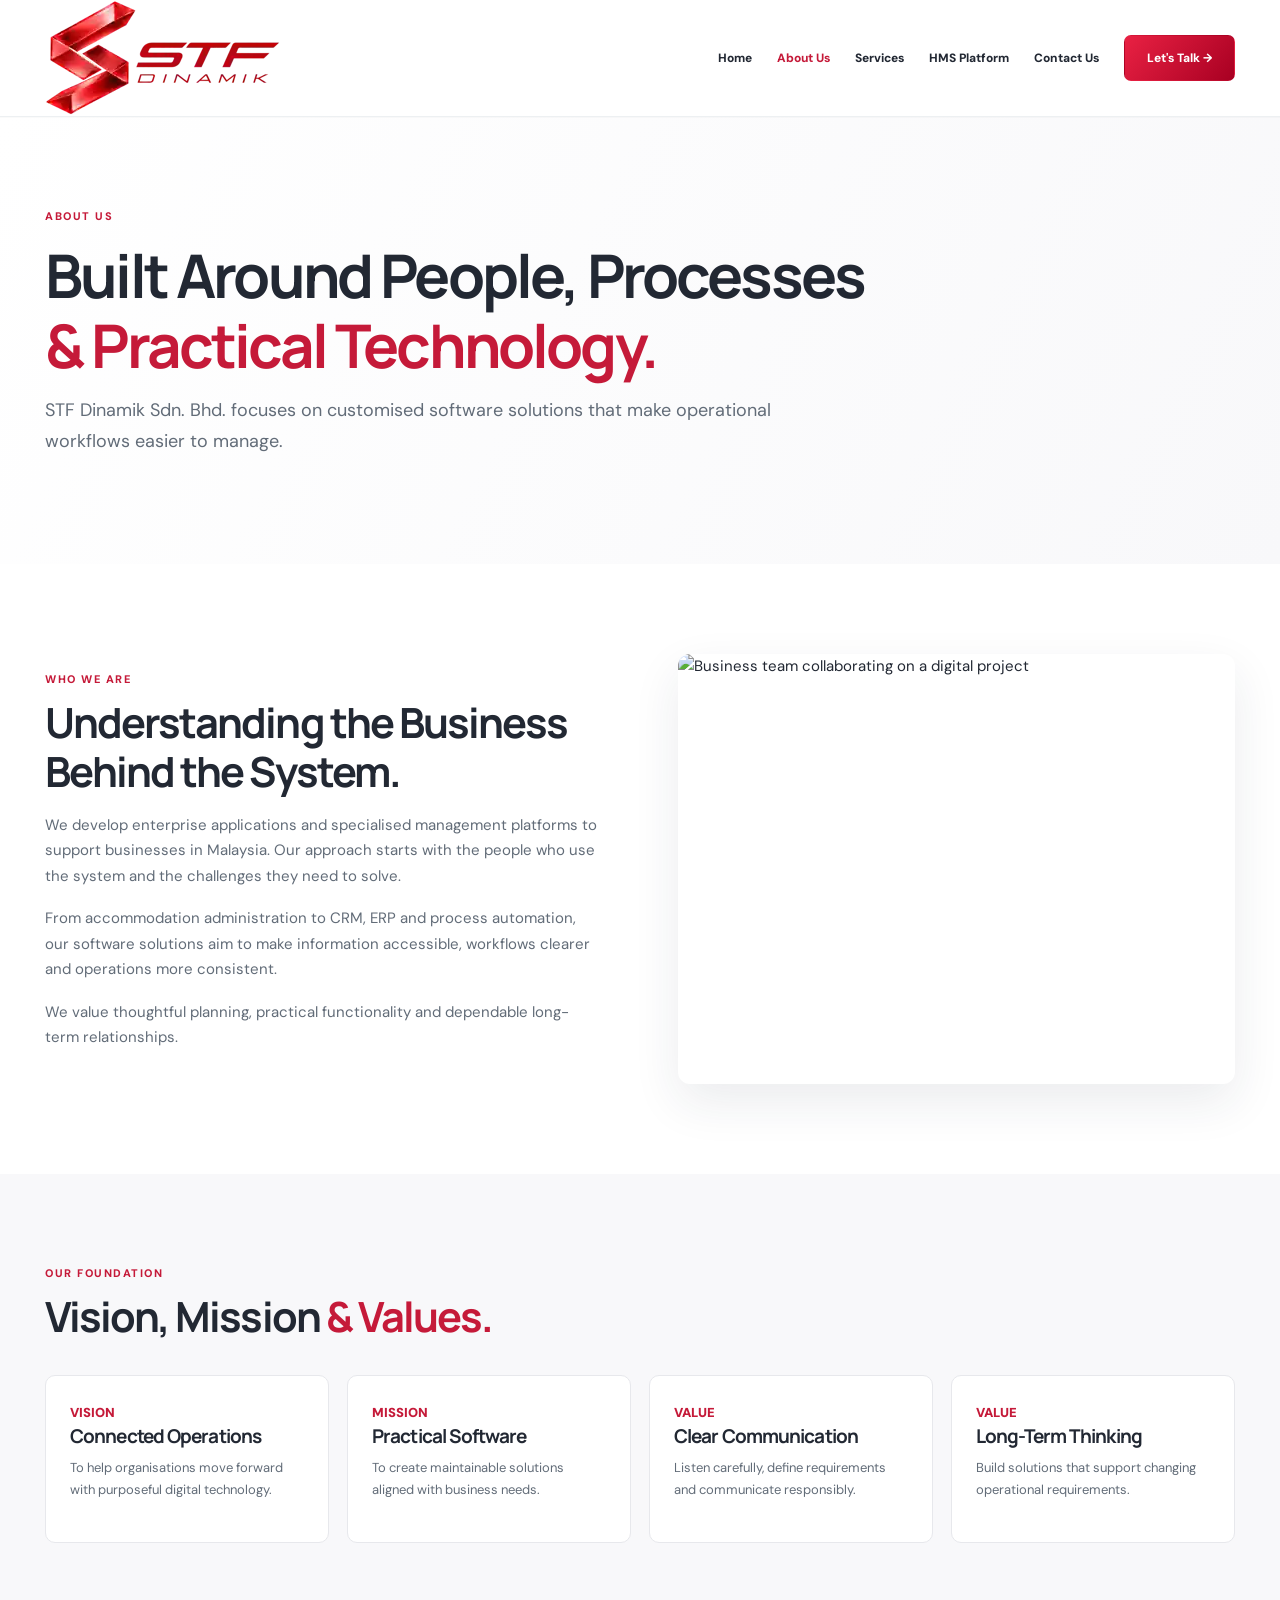
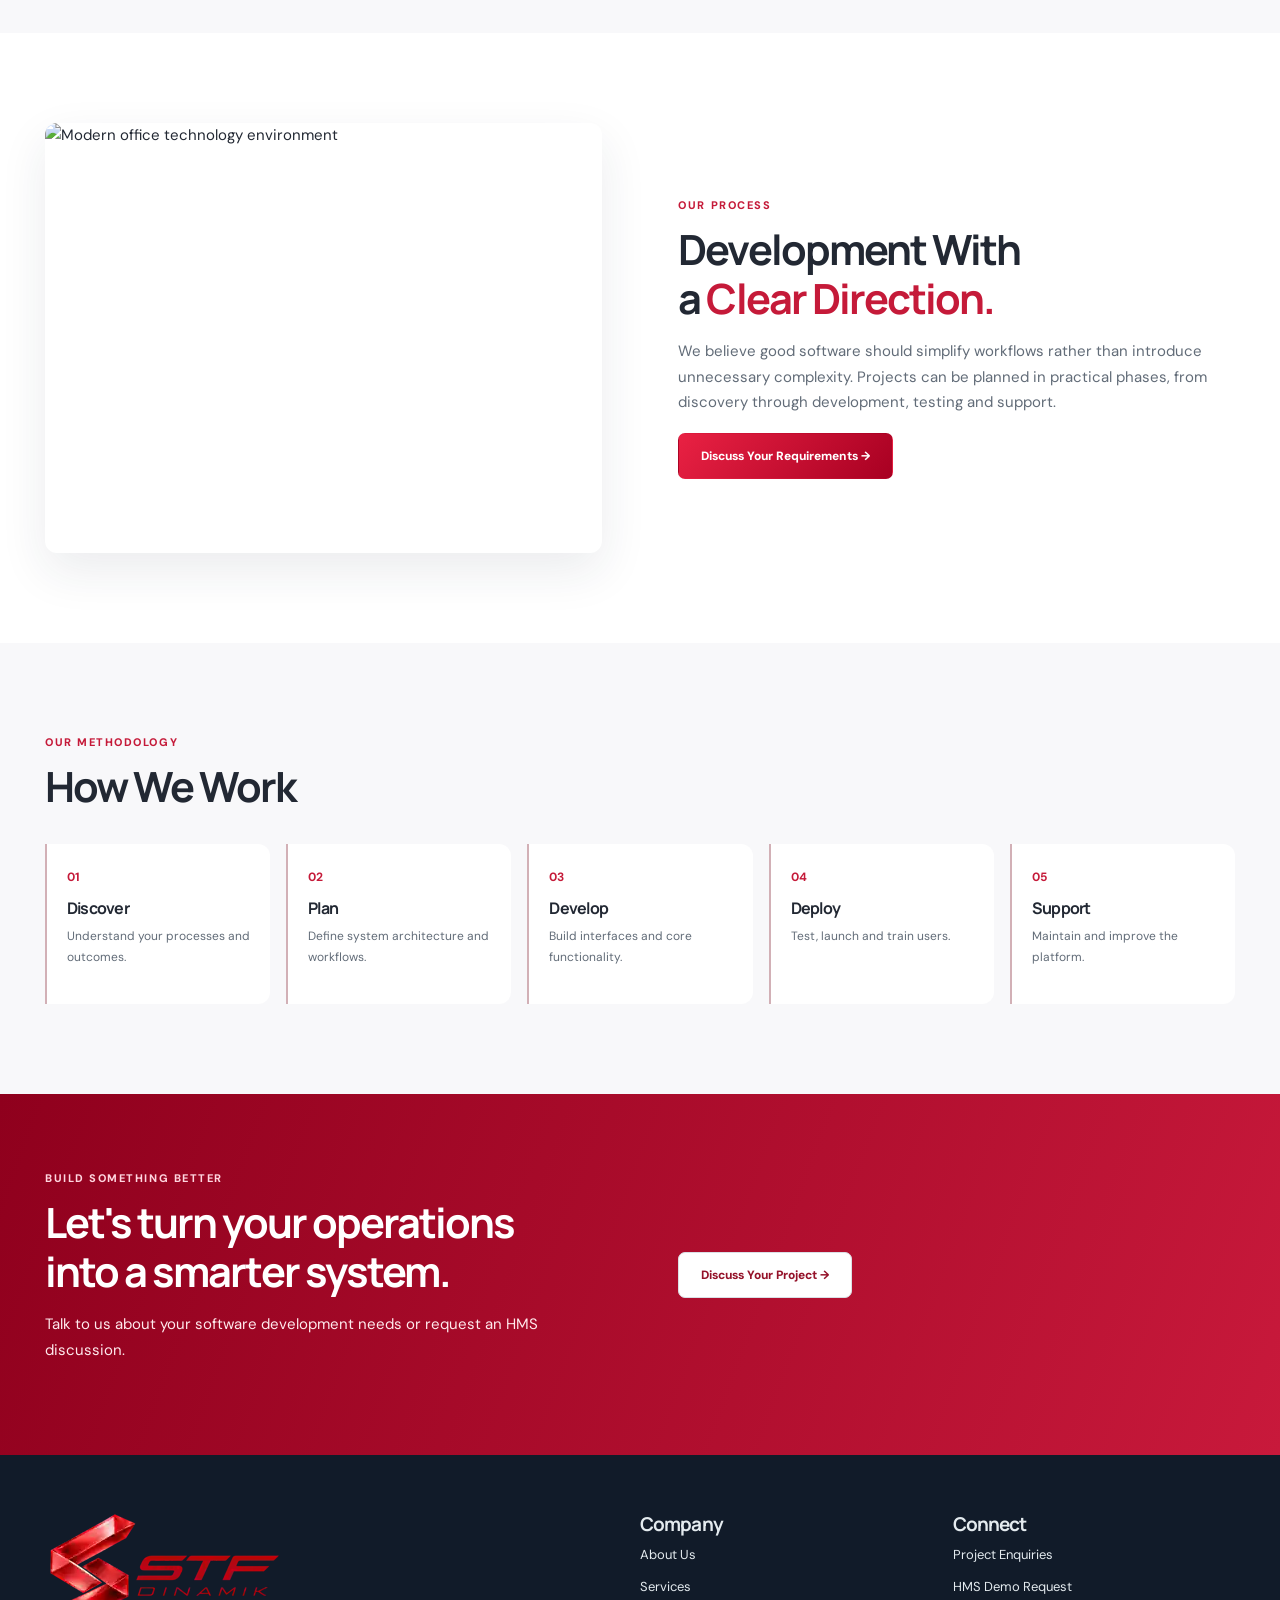
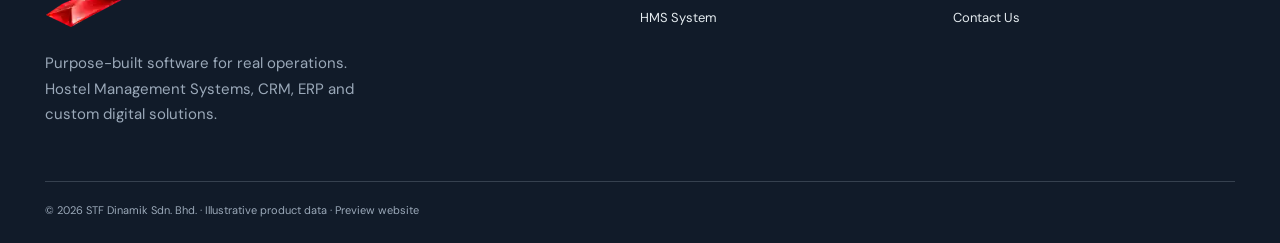
==== commit 756ad01d: "Apply original STF Dinamik logo in footer" ====
--- a/about.html
+++ b/about.html
@@ -1 +1 @@
-<!doctype html><html lang="en"><head><meta charset="UTF-8"><meta name="viewport" content="width=device-width,initial-scale=1"><meta name="theme-color" content="#cf1232"><title>About STF Dinamik | Software Development Company Malaysia</title><meta name="description" content="Meet STF Dinamik Sdn. Bhd. Explore our approach to practical software engineering, reliable business applications and digital transformation in Malaysia."><link rel="canonical" href="https://williamckw.github.io/stf-dinamik-website/about.html"><meta property="og:type" content="website"><meta property="og:title" content="About STF Dinamik | Software Development Company Malaysia"><meta property="og:description" content="Meet STF Dinamik Sdn. Bhd. Explore our approach to practical software engineering, reliable business applications and digital transformation in Malaysia."><meta property="og:url" content="https://williamckw.github.io/stf-dinamik-website/about.html"><meta name="twitter:card" content="summary_large_image"><meta name="twitter:title" content="About STF Dinamik | Software Development Company Malaysia"><meta name="twitter:description" content="Meet STF Dinamik Sdn. Bhd. Explore our approach to practical software engineering, reliable business applications and digital transformation in Malaysia."><meta name="twitter:image" content="https://images.unsplash.com/photo-1521737711867-e3b97375f902?auto=format&fit=crop&w=1200&q=82"><meta property="og:image" content="https://images.unsplash.com/photo-1521737711867-e3b97375f902?auto=format&fit=crop&w=1200&q=82"><meta property="og:image:alt" content="Technology project team collaboration in office"><meta property="og:site_name" content="STF Dinamik"><meta name="keywords" content="software development company Malaysia, enterprise application development, IT solutions company Malaysia"><link rel="preconnect" href="https://images.unsplash.com"><link rel="icon" type="image/webp" href="assets/favicon.webp"><link rel="apple-touch-icon" href="assets/favicon.webp"><link rel="stylesheet" href="assets/site.css"><script type="application/ld+json">{"@context":"https://schema.org","@type":"Organization","name":"STF Dinamik Sdn. Bhd.","url":"https://williamckw.github.io/stf-dinamik-website/","description":"Custom software development, enterprise systems and Hostel Management System solutions in Malaysia."}</script></head><body><a href="#main" class="skip">Skip to content</a><header class="header"><div class="wrap headin"><a class="brand" href="index.html" aria-label="STF Dinamik homepage"><img class="brand-logo" src="assets/stf-dinamik-logo.webp" width="235" height="116" alt="STF Dinamik logo"></a><button class="hamb" aria-label="Open navigation" aria-expanded="false" aria-controls="primary">☰</button><nav class="nav" id="primary"><a href="index.html" >Home</a><a href="about.html" aria-current="page">About Us</a><a href="services.html" >Services</a><a href="hms.html" >HMS Platform</a><a href="contact.html" >Contact Us</a><a class="button red" href="contact.html">Let's Talk →</a></nav></div></header><main id="main"><section class="pagehead"><div class="wrap"><div class="overline">About us</div><h1>Built Around People, Processes <span class="redtext">& Practical Technology.</span></h1><p class="lead">STF Dinamik Sdn. Bhd. focuses on customised software solutions that make operational workflows easier to manage.</p></div></section><section class="section"><div class="wrap split"><div><div class="overline">Who we are</div><h2>Understanding the Business Behind the System.</h2><p>We develop enterprise applications and specialised management platforms to support businesses in Malaysia. Our approach starts with the people who use the system and the challenges they need to solve.</p><p>From accommodation administration to CRM, ERP and process automation, our software solutions aim to make information accessible, workflows clearer and operations more consistent.</p><p>We value thoughtful planning, practical functionality and dependable long-term relationships.</p></div><div class="photobox"><img src="https://images.unsplash.com/photo-1521737711867-e3b97375f902?auto=format&fit=crop&w=1100&q=76" alt="Business team collaborating on a digital project" loading="lazy" decoding="async"></div></div></section><section class="section alt"><div class="wrap"><div class="sectiontop"><div class="overline">Our foundation</div><h2>Vision, Mission <span class="redtext">& Values.</span></h2></div><div class="featuregrid"><div class="feature"><span class="num">VISION</span><h3>Connected Operations</h3><p>To help organisations move forward with purposeful digital technology.</p></div><div class="feature"><span class="num">MISSION</span><h3>Practical Software</h3><p>To create maintainable solutions aligned with business needs.</p></div><div class="feature"><span class="num">VALUE</span><h3>Clear Communication</h3><p>Listen carefully, define requirements and communicate responsibly.</p></div><div class="feature"><span class="num">VALUE</span><h3>Long-Term Thinking</h3><p>Build solutions that support changing operational requirements.</p></div></div></div></section><section class="section"><div class="wrap split"><div class="photobox"><img src="https://images.unsplash.com/photo-1497366754035-f200968a6e72?auto=format&fit=crop&w=1200&q=78" alt="Modern office technology environment" loading="lazy" decoding="async"></div><div><div class="overline">Our process</div><h2>Development With a <span class="redtext">Clear Direction.</span></h2><p>We believe good software should simplify workflows rather than introduce unnecessary complexity. Projects can be planned in practical phases, from discovery through development, testing and support.</p><a class="button red" href="contact.html">Discuss Your Requirements →</a></div></div></section><section class="section alt"><div class="wrap"><div class="sectiontop"><div class="overline">Our methodology</div><h2>How We Work</h2></div><div class="timeline"><article class="step"><b>01</b><h3>Discover</h3><p>Understand your processes and outcomes.</p></article><article class="step"><b>02</b><h3>Plan</h3><p>Define system architecture and workflows.</p></article><article class="step"><b>03</b><h3>Develop</h3><p>Build interfaces and core functionality.</p></article><article class="step"><b>04</b><h3>Deploy</h3><p>Test, launch and train users.</p></article><article class="step"><b>05</b><h3>Support</h3><p>Maintain and improve the platform.</p></article></div></div></section><section class="cta"><div class="wrap split"><div><div class="overline" style="color:#ffd5df">Build something better</div><h2>Let's turn your operations into a smarter system.</h2><p>Talk to us about your software development needs or request an HMS discussion.</p></div><div><a class="button" href="contact.html">Discuss Your Project →</a></div></div></section></main><footer class="foot"><div class="wrap"><div class="footgrid"><div><a class="brand" href="index.html" aria-label="STF Dinamik homepage"><span class="mark">S</span><span class="brandname">STF<small>DINAMIK</small></span></a><p style="max-width:330px;margin-top:22px">Purpose-built software for real operations. Hostel Management Systems, CRM, ERP and custom digital solutions.</p></div><div><h3>Company</h3><nav class="footnav"><a href="about.html">About Us</a><a href="services.html">Services</a><a href="hms.html">HMS System</a></nav></div><div><h3>Connect</h3><nav class="footnav"><a href="contact.html">Project Enquiries</a><a href="contact.html">HMS Demo Request</a><a href="contact.html">Contact Us</a></nav></div></div><div class="copyright">© 2026 STF Dinamik Sdn. Bhd. · Illustrative product data · Preview website</div></div></footer><script defer src="assets/site.js"></script></body></html>+<!doctype html><html lang="en"><head><meta charset="UTF-8"><meta name="viewport" content="width=device-width,initial-scale=1"><meta name="theme-color" content="#cf1232"><title>About STF Dinamik | Software Development Company Malaysia</title><meta name="description" content="Meet STF Dinamik Sdn. Bhd. Explore our approach to practical software engineering, reliable business applications and digital transformation in Malaysia."><link rel="canonical" href="https://williamckw.github.io/stf-dinamik-website/about.html"><meta property="og:type" content="website"><meta property="og:title" content="About STF Dinamik | Software Development Company Malaysia"><meta property="og:description" content="Meet STF Dinamik Sdn. Bhd. Explore our approach to practical software engineering, reliable business applications and digital transformation in Malaysia."><meta property="og:url" content="https://williamckw.github.io/stf-dinamik-website/about.html"><meta name="twitter:card" content="summary_large_image"><meta name="twitter:title" content="About STF Dinamik | Software Development Company Malaysia"><meta name="twitter:description" content="Meet STF Dinamik Sdn. Bhd. Explore our approach to practical software engineering, reliable business applications and digital transformation in Malaysia."><meta name="twitter:image" content="https://images.unsplash.com/photo-1521737711867-e3b97375f902?auto=format&fit=crop&w=1200&q=82"><meta property="og:image" content="https://images.unsplash.com/photo-1521737711867-e3b97375f902?auto=format&fit=crop&w=1200&q=82"><meta property="og:image:alt" content="Technology project team collaboration in office"><meta property="og:site_name" content="STF Dinamik"><meta name="keywords" content="software development company Malaysia, enterprise application development, IT solutions company Malaysia"><link rel="preconnect" href="https://images.unsplash.com"><link rel="icon" type="image/webp" href="assets/favicon.webp"><link rel="apple-touch-icon" href="assets/favicon.webp"><link rel="stylesheet" href="assets/site.css"><script type="application/ld+json">{"@context":"https://schema.org","@type":"Organization","name":"STF Dinamik Sdn. Bhd.","url":"https://williamckw.github.io/stf-dinamik-website/","description":"Custom software development, enterprise systems and Hostel Management System solutions in Malaysia."}</script></head><body><a href="#main" class="skip">Skip to content</a><header class="header"><div class="wrap headin"><a class="brand" href="index.html" aria-label="STF Dinamik homepage"><img class="brand-logo" src="assets/stf-dinamik-logo.webp" width="235" height="116" alt="STF Dinamik logo"></a><button class="hamb" aria-label="Open navigation" aria-expanded="false" aria-controls="primary">☰</button><nav class="nav" id="primary"><a href="index.html" >Home</a><a href="about.html" aria-current="page">About Us</a><a href="services.html" >Services</a><a href="hms.html" >HMS Platform</a><a href="contact.html" >Contact Us</a><a class="button red" href="contact.html">Let's Talk →</a></nav></div></header><main id="main"><section class="pagehead"><div class="wrap"><div class="overline">About us</div><h1>Built Around People, Processes <span class="redtext">& Practical Technology.</span></h1><p class="lead">STF Dinamik Sdn. Bhd. focuses on customised software solutions that make operational workflows easier to manage.</p></div></section><section class="section"><div class="wrap split"><div><div class="overline">Who we are</div><h2>Understanding the Business Behind the System.</h2><p>We develop enterprise applications and specialised management platforms to support businesses in Malaysia. Our approach starts with the people who use the system and the challenges they need to solve.</p><p>From accommodation administration to CRM, ERP and process automation, our software solutions aim to make information accessible, workflows clearer and operations more consistent.</p><p>We value thoughtful planning, practical functionality and dependable long-term relationships.</p></div><div class="photobox"><img src="https://images.unsplash.com/photo-1521737711867-e3b97375f902?auto=format&fit=crop&w=1100&q=76" alt="Business team collaborating on a digital project" loading="lazy" decoding="async"></div></div></section><section class="section alt"><div class="wrap"><div class="sectiontop"><div class="overline">Our foundation</div><h2>Vision, Mission <span class="redtext">& Values.</span></h2></div><div class="featuregrid"><div class="feature"><span class="num">VISION</span><h3>Connected Operations</h3><p>To help organisations move forward with purposeful digital technology.</p></div><div class="feature"><span class="num">MISSION</span><h3>Practical Software</h3><p>To create maintainable solutions aligned with business needs.</p></div><div class="feature"><span class="num">VALUE</span><h3>Clear Communication</h3><p>Listen carefully, define requirements and communicate responsibly.</p></div><div class="feature"><span class="num">VALUE</span><h3>Long-Term Thinking</h3><p>Build solutions that support changing operational requirements.</p></div></div></div></section><section class="section"><div class="wrap split"><div class="photobox"><img src="https://images.unsplash.com/photo-1497366754035-f200968a6e72?auto=format&fit=crop&w=1200&q=78" alt="Modern office technology environment" loading="lazy" decoding="async"></div><div><div class="overline">Our process</div><h2>Development With a <span class="redtext">Clear Direction.</span></h2><p>We believe good software should simplify workflows rather than introduce unnecessary complexity. Projects can be planned in practical phases, from discovery through development, testing and support.</p><a class="button red" href="contact.html">Discuss Your Requirements →</a></div></div></section><section class="section alt"><div class="wrap"><div class="sectiontop"><div class="overline">Our methodology</div><h2>How We Work</h2></div><div class="timeline"><article class="step"><b>01</b><h3>Discover</h3><p>Understand your processes and outcomes.</p></article><article class="step"><b>02</b><h3>Plan</h3><p>Define system architecture and workflows.</p></article><article class="step"><b>03</b><h3>Develop</h3><p>Build interfaces and core functionality.</p></article><article class="step"><b>04</b><h3>Deploy</h3><p>Test, launch and train users.</p></article><article class="step"><b>05</b><h3>Support</h3><p>Maintain and improve the platform.</p></article></div></div></section><section class="cta"><div class="wrap split"><div><div class="overline" style="color:#ffd5df">Build something better</div><h2>Let's turn your operations into a smarter system.</h2><p>Talk to us about your software development needs or request an HMS discussion.</p></div><div><a class="button" href="contact.html">Discuss Your Project →</a></div></div></section></main><footer class="foot"><div class="wrap"><div class="footgrid"><div><a class="brand" href="index.html" aria-label="STF Dinamik homepage"><img class="brand-logo" src="assets/stf-dinamik-logo.webp" width="235" height="116" alt="STF Dinamik logo"></a><p style="max-width:330px;margin-top:22px">Purpose-built software for real operations. Hostel Management Systems, CRM, ERP and custom digital solutions.</p></div><div><h3>Company</h3><nav class="footnav"><a href="about.html">About Us</a><a href="services.html">Services</a><a href="hms.html">HMS System</a></nav></div><div><h3>Connect</h3><nav class="footnav"><a href="contact.html">Project Enquiries</a><a href="contact.html">HMS Demo Request</a><a href="contact.html">Contact Us</a></nav></div></div><div class="copyright">© 2026 STF Dinamik Sdn. Bhd. · Illustrative product data · Preview website</div></div></footer><script defer src="assets/site.js"></script></body></html>
